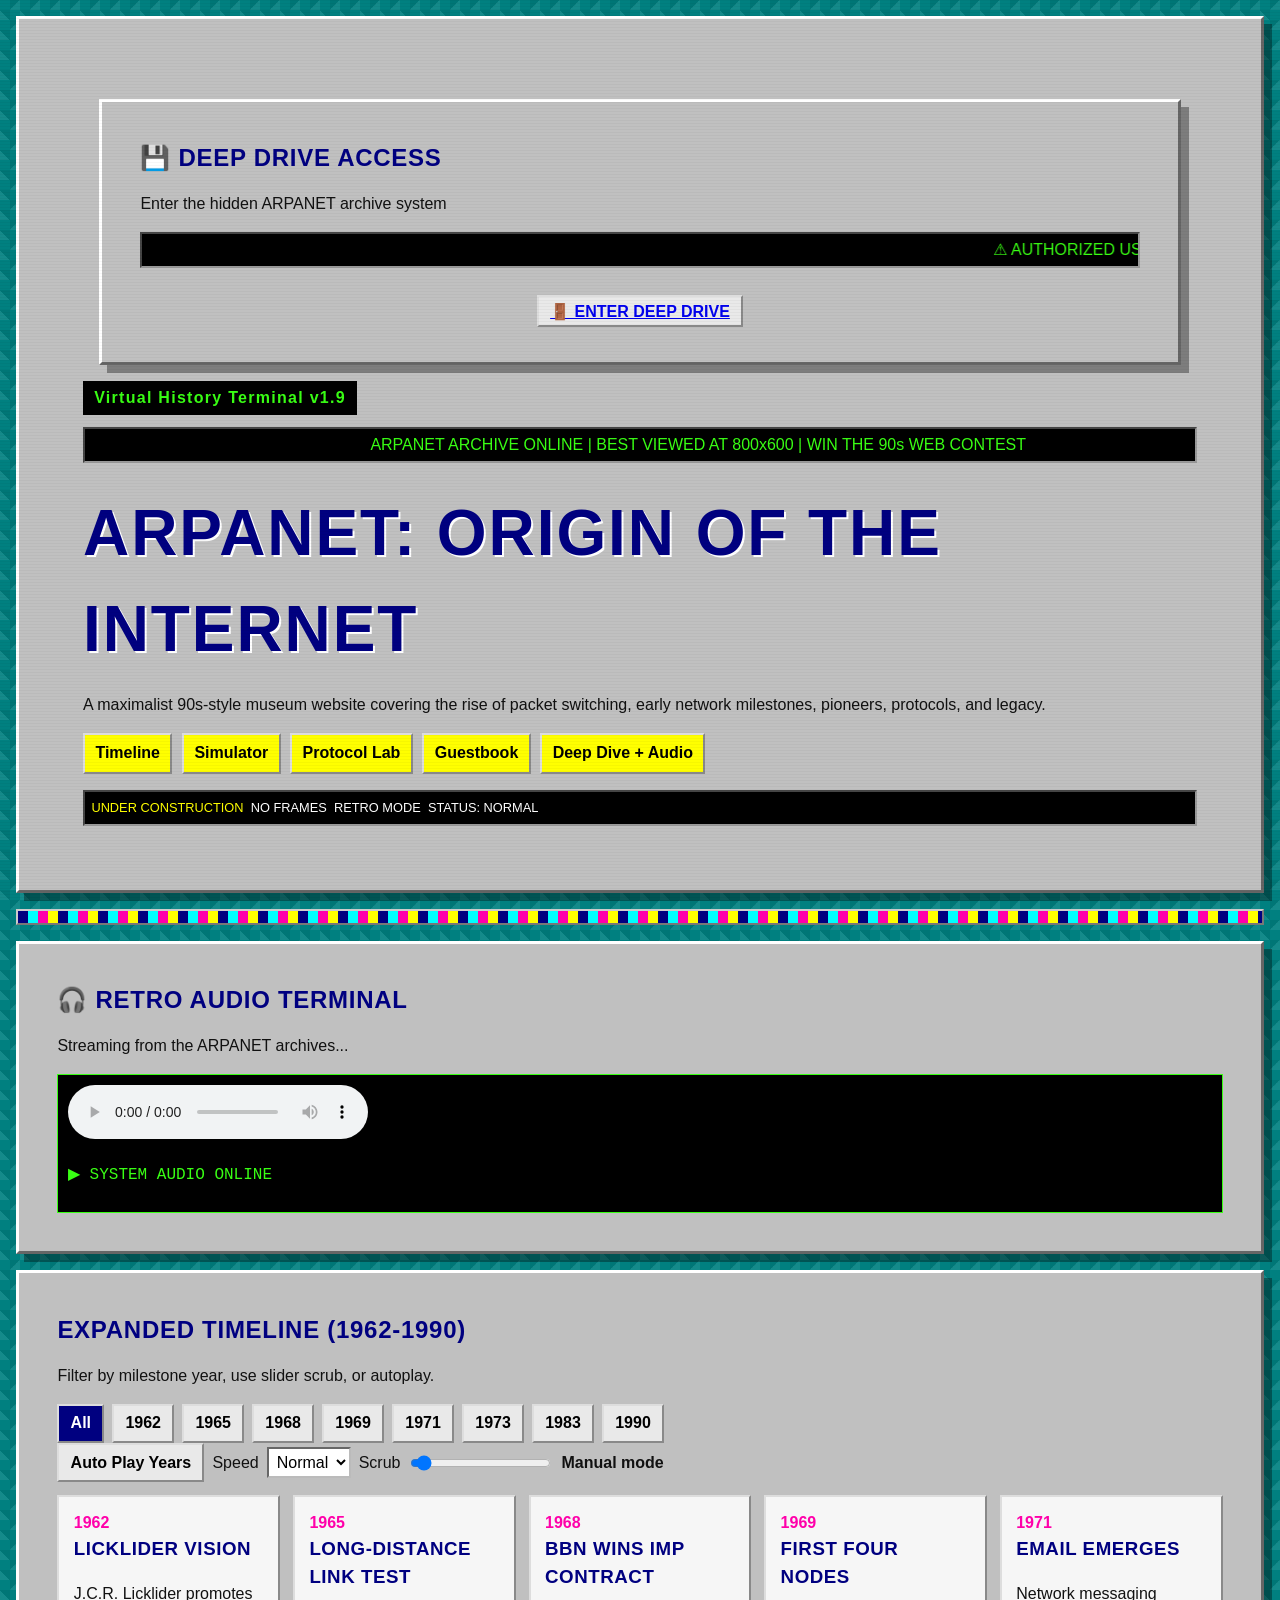
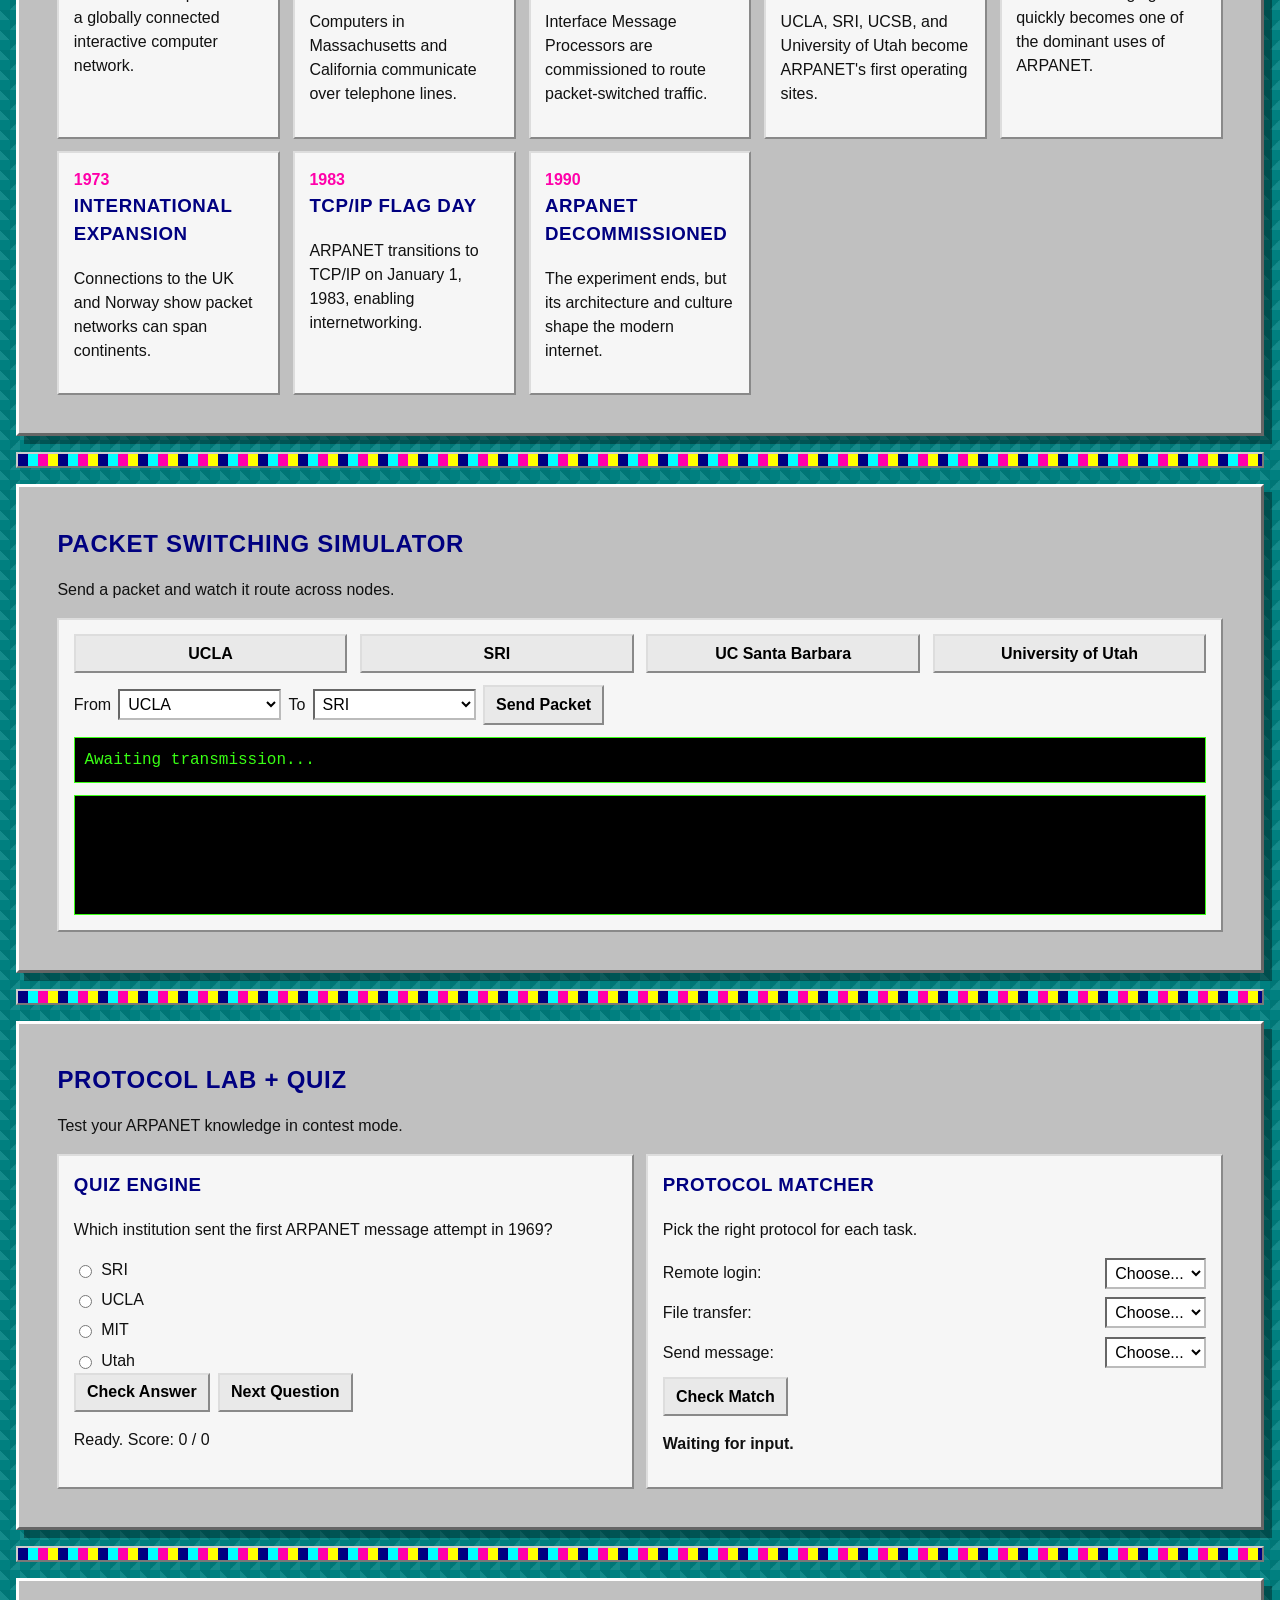
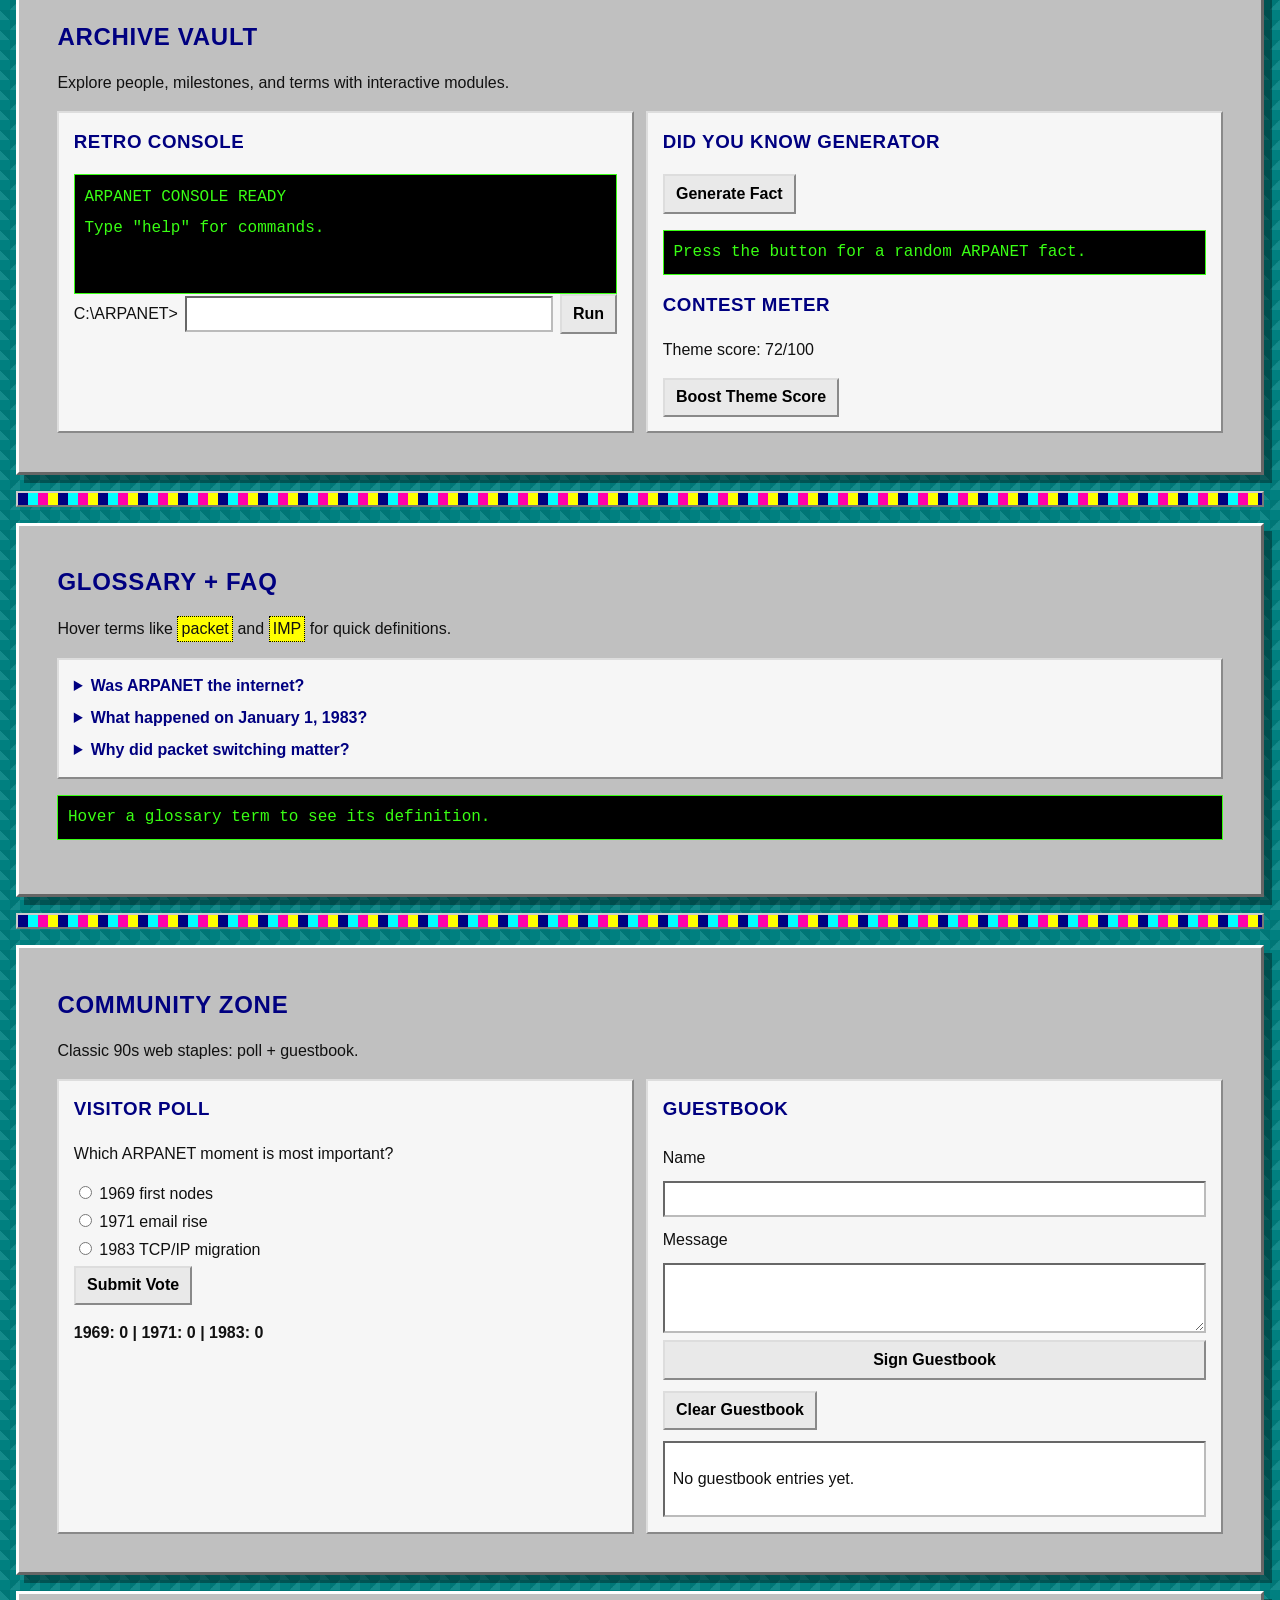
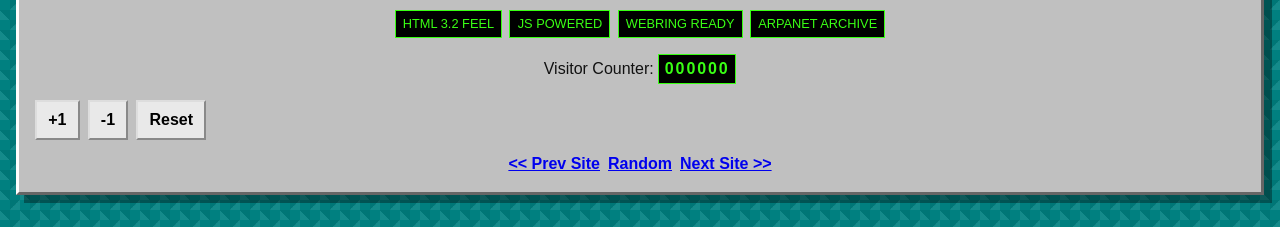
==== index.html @ 549f1286 "Add files via upload" ====
<!doctype html>
<html lang="en">
  <head>
    <meta charset="utf-8" />
    <meta name="viewport" content="width=device-width, initial-scale=1" />
    <title>ARPANET 90s Museum</title>
    <link rel="stylesheet" href="styles.css" />
  </head>
  <body>
    <div class="scanlines" aria-hidden="true"></div>

    <header class="hero panel">
      <section class="section panel">
  <div class="section-head">
    <h2>💾 Deep Drive Access</h2>
    <p>Enter the hidden ARPANET archive system</p>
  </div>

  <marquee>⚠ AUTHORIZED USERS ONLY ⚠ DEEP ARCHIVE ACCESS ⚠</marquee>

  <div style="text-align:center; margin-top: 10px;">
    <a href="deepdive.html" class="retro-action">
      🚪 ENTER DEEP DRIVE
    </a>
  </div>
</section>
      <p class="kicker">Virtual History Terminal v1.9</p>
      <marquee behavior="alternate" scrollamount="7"
        >ARPANET ARCHIVE ONLINE | BEST VIEWED AT 800x600 | WIN THE 90s WEB CONTEST</marquee
      >
      <h1>ARPANET: ORIGIN OF THE INTERNET</h1>
      <p>
        A maximalist 90s-style museum website covering the rise of packet switching, early network milestones,
        pioneers, protocols, and legacy.
      </p>
      <nav class="top-links">
        <a href="#timeline">Timeline</a>
        <a href="#sim">Simulator</a>
        <a href="#protocol-lab">Protocol Lab</a>
        <a href="#guestbook">Guestbook</a>
        <a href="deep-dive.html">Deep Dive + Audio</a>
      </nav>
      <div class="status-strip">
        <span class="blink">UNDER CONSTRUCTION</span>
        <span>NO FRAMES</span>
        <span>RETRO MODE</span>
        <span id="secret-status">STATUS: NORMAL</span>
      </div>
    </header>

    <div class="pixel-divider" aria-hidden="true"></div>

    <section class="section panel">
  <div class="section-head">
    <h2>🎧 Retro Audio Terminal</h2>
    <p>Streaming from the ARPANET archives...</p>
  </div>

  <div class="terminal-log">
    <audio controls autoplay loop>
      <source src="audio/arpanet-sound.mp3" type="audio/mpeg">
      Your browser does not support audio.
    </audio>
    <p>▶ SYSTEM AUDIO ONLINE</p>
  </div>
</section>
    <main>
      <section class="section panel" id="timeline">
        <div class="section-head">
          <h2>Expanded Timeline (1962-1990)</h2>
          <p>Filter by milestone year, use slider scrub, or autoplay.</p>
        </div>

        <div class="year-controls" role="toolbar" aria-label="Timeline year controls">
          <button class="year-btn active" data-year="all" type="button">All</button>
          <button class="year-btn" data-year="1962" type="button">1962</button>
          <button class="year-btn" data-year="1965" type="button">1965</button>
          <button class="year-btn" data-year="1968" type="button">1968</button>
          <button class="year-btn" data-year="1969" type="button">1969</button>
          <button class="year-btn" data-year="1971" type="button">1971</button>
          <button class="year-btn" data-year="1973" type="button">1973</button>
          <button class="year-btn" data-year="1983" type="button">1983</button>
          <button class="year-btn" data-year="1990" type="button">1990</button>
        </div>

        <div class="timeline-tools">
          <button class="retro-action" id="timeline-play" type="button">Auto Play Years</button>
          <label for="timeline-speed">Speed</label>
          <select id="timeline-speed">
            <option value="1800">Slow</option>
            <option value="1200" selected>Normal</option>
            <option value="700">Fast</option>
          </select>
          <label for="timeline-slider">Scrub</label>
          <input id="timeline-slider" type="range" min="0" max="8" step="1" value="0" />
          <span id="timeline-status">Manual mode</span>
        </div>

        <div class="timeline-grid">
          <article class="card reveal" data-year="1962">
            <p class="year">1962</p>
            <h3>Licklider Vision</h3>
            <p>J.C.R. Licklider promotes a globally connected interactive computer network.</p>
          </article>
          <article class="card reveal" data-year="1965">
            <p class="year">1965</p>
            <h3>Long-Distance Link Test</h3>
            <p>Computers in Massachusetts and California communicate over telephone lines.</p>
          </article>
          <article class="card reveal" data-year="1968">
            <p class="year">1968</p>
            <h3>BBN Wins IMP Contract</h3>
            <p>Interface Message Processors are commissioned to route packet-switched traffic.</p>
          </article>
          <article class="card reveal" data-year="1969">
            <p class="year">1969</p>
            <h3>First Four Nodes</h3>
            <p>UCLA, SRI, UCSB, and University of Utah become ARPANET's first operating sites.</p>
          </article>
          <article class="card reveal" data-year="1971">
            <p class="year">1971</p>
            <h3>Email Emerges</h3>
            <p>Network messaging quickly becomes one of the dominant uses of ARPANET.</p>
          </article>
          <article class="card reveal" data-year="1973">
            <p class="year">1973</p>
            <h3>International Expansion</h3>
            <p>Connections to the UK and Norway show packet networks can span continents.</p>
          </article>
          <article class="card reveal" data-year="1983">
            <p class="year">1983</p>
            <h3>TCP/IP Flag Day</h3>
            <p>ARPANET transitions to TCP/IP on January 1, 1983, enabling internetworking.</p>
          </article>
          <article class="card reveal" data-year="1990">
            <p class="year">1990</p>
            <h3>ARPANET Decommissioned</h3>
            <p>The experiment ends, but its architecture and culture shape the modern internet.</p>
          </article>
        </div>
      </section>

      <div class="pixel-divider" aria-hidden="true"></div>

      <section class="section panel" id="sim">
        <div class="section-head">
          <h2>Packet Switching Simulator</h2>
          <p>Send a packet and watch it route across nodes.</p>
        </div>
        <div class="sim-layout reveal">
          <div class="map-grid">
            <button class="node-btn" data-node="ucla" type="button">UCLA</button>
            <button class="node-btn" data-node="sri" type="button">SRI</button>
            <button class="node-btn" data-node="ucsb" type="button">UC Santa Barbara</button>
            <button class="node-btn" data-node="utah" type="button">University of Utah</button>
          </div>
          <div class="sim-controls">
            <label for="from-node">From</label>
            <select id="from-node">
              <option value="ucla">UCLA</option>
              <option value="sri">SRI</option>
              <option value="ucsb">UC Santa Barbara</option>
              <option value="utah">University of Utah</option>
            </select>
            <label for="to-node">To</label>
            <select id="to-node">
              <option value="sri">SRI</option>
              <option value="ucla">UCLA</option>
              <option value="ucsb">UC Santa Barbara</option>
              <option value="utah">University of Utah</option>
            </select>
            <button class="retro-action" id="send-packet" type="button">Send Packet</button>
          </div>
          <p class="packet-display" id="packet-display">Awaiting transmission...</p>
          <div class="terminal-log" id="packet-log" aria-live="polite"></div>
        </div>
      </section>

      <div class="pixel-divider" aria-hidden="true"></div>

      <section class="section panel" id="protocol-lab">
        <div class="section-head">
          <h2>Protocol Lab + Quiz</h2>
          <p>Test your ARPANET knowledge in contest mode.</p>
        </div>
        <div class="split-grid">
          <div class="quiz-box reveal">
            <h3>Quiz Engine</h3>
            <p id="quiz-question">Question loads here...</p>
            <div id="quiz-options" class="quiz-options"></div>
            <div class="quiz-actions">
              <button class="retro-action" id="quiz-submit" type="button">Check Answer</button>
              <button class="retro-action" id="quiz-next" type="button">Next Question</button>
            </div>
            <p id="quiz-feedback">Score: 0 / 0</p>
          </div>
          <div class="retro-box reveal">
            <h3>Protocol Matcher</h3>
            <p>Pick the right protocol for each task.</p>
            <div class="matcher-row">
              <label for="match-remote">Remote login:</label>
              <select id="match-remote">
                <option value="">Choose...</option>
                <option value="telnet">Telnet</option>
                <option value="ftp">FTP</option>
                <option value="smtp">Email</option>
              </select>
            </div>
            <div class="matcher-row">
              <label for="match-file">File transfer:</label>
              <select id="match-file">
                <option value="">Choose...</option>
                <option value="smtp">Email</option>
                <option value="ftp">FTP</option>
                <option value="telnet">Telnet</option>
              </select>
            </div>
            <div class="matcher-row">
              <label for="match-mail">Send message:</label>
              <select id="match-mail">
                <option value="">Choose...</option>
                <option value="ftp">FTP</option>
                <option value="smtp">Email</option>
                <option value="telnet">Telnet</option>
              </select>
            </div>
            <button class="retro-action" id="check-match" type="button">Check Match</button>
            <p id="match-result">Waiting for input.</p>
          </div>
        </div>
      </section>

      <div class="pixel-divider" aria-hidden="true"></div>

      <section class="section panel" id="archives">
        <div class="section-head">
          <h2>Archive Vault</h2>
          <p>Explore people, milestones, and terms with interactive modules.</p>
        </div>
        <div class="split-grid">
          <div class="console-shell reveal">
            <h3>Retro Console</h3>
            <div class="console-output" id="console-output" aria-live="polite"></div>
            <form id="console-form" class="console-form">
              <label for="console-input">C:\ARPANET&gt;</label>
              <input id="console-input" autocomplete="off" />
              <button class="retro-action" type="submit">Run</button>
            </form>
          </div>
          <div class="fact-lab reveal">
            <h3>Did You Know Generator</h3>
            <button class="retro-action" id="fact-spin" type="button">Generate Fact</button>
            <p id="fact-output">Press the button for a random ARPANET fact.</p>
            <h3>Contest Meter</h3>
            <p>Theme score: <span id="theme-score">72</span>/100</p>
            <button class="retro-action" id="theme-boost" type="button">Boost Theme Score</button>
          </div>
        </div>
      </section>

      <div class="pixel-divider" aria-hidden="true"></div>

      <section class="section panel" id="faq">
        <div class="section-head">
          <h2>Glossary + FAQ</h2>
          <p>
            Hover terms like
            <span tabindex="0" class="term" data-definition="A small chunk of data sent independently across a network.">packet</span>
            and
            <span tabindex="0" class="term" data-definition="A specialized routing computer in early ARPANET architecture.">IMP</span>
            for quick definitions.
          </p>
        </div>
        <div class="faq-list reveal">
          <details>
            <summary>Was ARPANET the internet?</summary>
            <p>Not exactly. ARPANET was an early network that contributed core architecture and practices.</p>
          </details>
          <details>
            <summary>What happened on January 1, 1983?</summary>
            <p>ARPANET migrated to TCP/IP in a coordinated transition known as "Flag Day."</p>
          </details>
          <details>
            <summary>Why did packet switching matter?</summary>
            <p>It improved resilience and efficiency by routing small packets through available paths.</p>
          </details>
        </div>
        <p class="definition-box" id="definition-box">Hover a glossary term to see its definition.</p>
      </section>

      <div class="pixel-divider" aria-hidden="true"></div>

      <section class="section panel" id="community">
        <div class="section-head">
          <h2>Community Zone</h2>
          <p>Classic 90s web staples: poll + guestbook.</p>
        </div>
        <div class="split-grid">
          <div class="retro-box reveal">
            <h3>Visitor Poll</h3>
            <p>Which ARPANET moment is most important?</p>
            <label><input type="radio" name="poll" value="1969" /> 1969 first nodes</label>
            <label><input type="radio" name="poll" value="1971" /> 1971 email rise</label>
            <label><input type="radio" name="poll" value="1983" /> 1983 TCP/IP migration</label>
            <button class="retro-action" id="poll-vote" type="button">Submit Vote</button>
            <p id="poll-result">No votes yet.</p>
          </div>
          <div class="retro-box reveal" id="guestbook">
            <h3>Guestbook</h3>
            <form id="guestbook-form" class="guestbook-form">
              <label for="guest-name">Name</label>
              <input id="guest-name" maxlength="30" required />
              <label for="guest-message">Message</label>
              <textarea id="guest-message" maxlength="120" required></textarea>
              <button class="retro-action" type="submit">Sign Guestbook</button>
            </form>
            <button class="retro-action" id="guestbook-clear" type="button">Clear Guestbook</button>
            <div id="guestbook-list" class="guestbook-list"></div>
          </div>
        </div>
      </section>
    </main>

    <footer class="footer panel">
      <div class="badge-row">
        <span class="badge">HTML 3.2 FEEL</span>
        <span class="badge">JS POWERED</span>
        <span class="badge">WEBRING READY</span>
        <span class="badge">ARPANET ARCHIVE</span>
      </div>
      <p>Visitor Counter: <strong id="visitor-count">000042</strong></p>
      <div class="counter-tools">
        <button class="retro-action" id="counter-plus" type="button">+1</button>
        <button class="retro-action" id="counter-minus" type="button">-1</button>
        <button class="retro-action" id="counter-reset" type="button">Reset</button>
      </div>
      <div class="webring">
        <a href="#">&lt;&lt; Prev Site</a>
        <a href="#">Random</a>
        <a href="#">Next Site &gt;&gt;</a>
      </div>
    </footer>

    <script src="script.js"></script>
  </body>
</html>
---- styles.css ----
:root {
  --bg: #008080;
  --panel: #c0c0c0;
  --panel-light: #f6f6f6;
  --ink: #111;
  --navy: #000080;
  --lime: #39ff14;
  --pink: #ff00aa;
  --yellow: #ffff00;
}

* {
  box-sizing: border-box;
}

html {
  scroll-behavior: smooth;
}

body {
  margin: 0;
  font-family: Verdana, Tahoma, sans-serif;
  color: var(--ink);
  background-color: var(--bg);
  background-image:
    linear-gradient(45deg, rgba(255, 255, 255, 0.08) 25%, transparent 25%),
    linear-gradient(-45deg, rgba(255, 255, 255, 0.08) 25%, transparent 25%),
    linear-gradient(45deg, transparent 75%, rgba(0, 0, 0, 0.08) 75%),
    linear-gradient(-45deg, transparent 75%, rgba(0, 0, 0, 0.08) 75%);
  background-size: 20px 20px;
  background-position: 0 0, 0 10px, 10px -10px, -10px 0;
  line-height: 1.5;
  padding-bottom: 1rem;
}

.scanlines {
  position: fixed;
  inset: 0;
  pointer-events: none;
  background: repeating-linear-gradient(to bottom, rgba(0, 0, 0, 0.06) 0, rgba(0, 0, 0, 0.06) 1px, transparent 1px, transparent 3px);
  opacity: 0.5;
  z-index: 9999;
}

h1,
h2,
h3 {
  margin-top: 0;
  color: var(--navy);
  text-transform: uppercase;
  letter-spacing: 0.03em;
  font-family: "Trebuchet MS", Verdana, sans-serif;
}

.panel {
  background: var(--panel);
  border-top: 3px solid #fff;
  border-left: 3px solid #fff;
  border-right: 3px solid #666;
  border-bottom: 3px solid #666;
  box-shadow: 8px 8px 0 rgba(0, 0, 0, 0.35);
  margin: 1rem;
}

.hero {
  padding: clamp(2rem, 5vw, 4rem);
}

.kicker {
  display: inline-block;
  padding: 0.3rem 0.7rem;
  margin: 0 0 0.8rem;
  background: #000;
  color: var(--lime);
  font-weight: 700;
  letter-spacing: 0.08em;
}

marquee {
  background: #000;
  color: var(--lime);
  border: 2px inset #999;
  padding: 0.25rem;
  margin-bottom: 0.9rem;
}

.hero h1 {
  font-size: clamp(2rem, 6vw, 4rem);
  text-shadow: 2px 2px #fff;
  margin-bottom: 0.6rem;
}

.top-links {
  display: flex;
  flex-wrap: wrap;
  gap: 0.6rem;
  margin: 1rem 0;
}

.top-links a {
  text-decoration: none;
  color: #000;
  background: var(--yellow);
  border: 2px outset #ddd;
  padding: 0.4rem 0.65rem;
  font-weight: 700;
}

.status-strip {
  display: flex;
  flex-wrap: wrap;
  gap: 0.45rem;
  background: #000;
  color: #fff;
  border: 2px inset #999;
  padding: 0.4rem;
  font-size: 0.8rem;
}

.blink {
  color: var(--yellow);
  animation: blink 1s steps(1, end) infinite;
}

.section {
  padding: clamp(1.3rem, 3vw, 2.4rem);
}

.section-head p {
  margin-top: -0.25rem;
}

.pixel-divider {
  height: 16px;
  margin: 0 1rem;
  background: repeating-linear-gradient(
    90deg,
    #000080 0 10px,
    #00ffff 10px 20px,
    #ff00aa 20px 30px,
    #ffff00 30px 40px
  );
  border: 2px outset #ccc;
}

.year-controls,
.timeline-tools,
.quiz-actions,
.counter-tools,
.webring {
  display: flex;
  flex-wrap: wrap;
  gap: 0.5rem;
  align-items: center;
}

.timeline-tools {
  margin-bottom: 0.8rem;
}

.retro-action,
.year-btn,
.node-btn {
  border: 2px outset #ddd;
  background: #e9e9e9;
  padding: 0.35rem 0.7rem;
  cursor: pointer;
  font: inherit;
  font-weight: 700;
}

.retro-action:active,
.year-btn:active,
.node-btn:active {
  border: 2px inset #aaa;
}

.year-btn.active,
.node-btn.active {
  background: var(--navy);
  color: #fff;
}

.timeline-tools select,
.timeline-tools input,
.sim-controls select,
.matcher-row select,
.console-form input,
.guestbook-form input,
.guestbook-form textarea {
  font: inherit;
  border: 2px inset #bbb;
  background: #fff;
  padding: 0.25rem;
}

.timeline-grid,
.map-grid,
.split-grid {
  display: grid;
  gap: 0.8rem;
}

.timeline-grid {
  grid-template-columns: repeat(auto-fit, minmax(210px, 1fr));
}

.map-grid {
  grid-template-columns: repeat(auto-fit, minmax(180px, 1fr));
}

.split-grid {
  grid-template-columns: repeat(auto-fit, minmax(280px, 1fr));
}

.sim-controls {
  display: flex;
  flex-wrap: wrap;
  gap: 0.45rem;
  align-items: center;
  margin-top: 0.75rem;
}

.card,
.quiz-box,
.retro-box,
.console-shell,
.fact-lab,
.faq-list,
.definition-box,
.sim-layout {
  background: var(--panel-light);
  border: 2px outset #ddd;
  padding: 0.9rem;
}

.card .year {
  color: var(--pink);
  margin: 0;
  font-weight: 700;
}

.card.dimmed {
  opacity: 0.35;
}

.card.filtered-out {
  display: none;
}

.terminal-log,
.console-output,
.packet-display,
.definition-box,
#fact-output {
  background: #000;
  color: var(--lime);
  border: 1px solid var(--lime);
  padding: 0.6rem;
  font-family: "Courier New", monospace;
}

.terminal-log,
.console-output {
  min-height: 120px;
  max-height: 240px;
  overflow: auto;
}

.packet-display {
  margin: 0.8rem 0;
}

.console-line,
.log-line,
.guest-entry {
  margin: 0 0 0.45rem;
}

.console-form {
  display: grid;
  grid-template-columns: auto 1fr auto;
  gap: 0.45rem;
  align-items: center;
}

.quiz-options {
  display: grid;
  gap: 0.4rem;
}

.quiz-options label {
  display: flex;
  align-items: center;
  gap: 0.4rem;
}

.matcher-row {
  display: grid;
  grid-template-columns: 1fr auto;
  gap: 0.5rem;
  align-items: center;
  margin-bottom: 0.55rem;
}

.term {
  display: inline-block;
  background: var(--yellow);
  border: 1px dotted #000;
  padding: 0 0.2rem;
  cursor: help;
}

.faq-list details + details {
  margin-top: 0.5rem;
}

.faq-list summary {
  cursor: pointer;
  color: var(--navy);
  font-weight: 700;
}

.guestbook-form {
  display: grid;
  gap: 0.45rem;
  margin-bottom: 0.7rem;
}

#community label {
  display: block;
  margin: 0.25rem 0;
}

.guestbook-form textarea {
  min-height: 70px;
  resize: vertical;
}

.guestbook-list {
  margin-top: 0.7rem;
  max-height: 220px;
  overflow: auto;
  background: #fff;
  border: 2px inset #bbb;
  padding: 0.5rem;
}

.footer {
  padding: 1rem;
  text-align: center;
}

.badge-row {
  display: flex;
  flex-wrap: wrap;
  justify-content: center;
  gap: 0.45rem;
  margin-bottom: 0.7rem;
}

.badge {
  background: #000;
  color: var(--lime);
  border: 1px solid var(--lime);
  font-size: 0.8rem;
  padding: 0.2rem 0.45rem;
}

#visitor-count {
  display: inline-block;
  min-width: 6.8ch;
  background: #000;
  color: var(--lime);
  border: 1px solid var(--lime);
  padding: 0.15rem 0.35rem;
  letter-spacing: 0.12em;
}

.webring {
  justify-content: center;
  margin-top: 0.8rem;
}

.webring a {
  color: #0000ee;
  font-weight: 700;
}

#timeline-status,
#match-result,
#poll-result {
  font-weight: 700;
}

.reveal {
  opacity: 0;
  transform: translateY(12px);
  transition: opacity 380ms ease, transform 380ms ease;
}

.reveal.visible {
  opacity: 1;
  transform: translateY(0);
}

.party-mode {
  background-color: #220044;
  animation: hue-shift 3s linear infinite;
}

@keyframes blink {
  0%,
  49% {
    visibility: visible;
  }
  50%,
  100% {
    visibility: hidden;
  }
}

@keyframes hue-shift {
  from {
    filter: hue-rotate(0deg);
  }
  to {
    filter: hue-rotate(360deg);
  }
}

@media (max-width: 700px) {
  .panel {
    margin: 0.7rem;
    box-shadow: 4px 4px 0 rgba(0, 0, 0, 0.35);
  }

  .pixel-divider {
    margin: 0 0.7rem;
  }

  .console-form {
    grid-template-columns: 1fr;
  }

  .matcher-row {
    grid-template-columns: 1fr;
  }
}
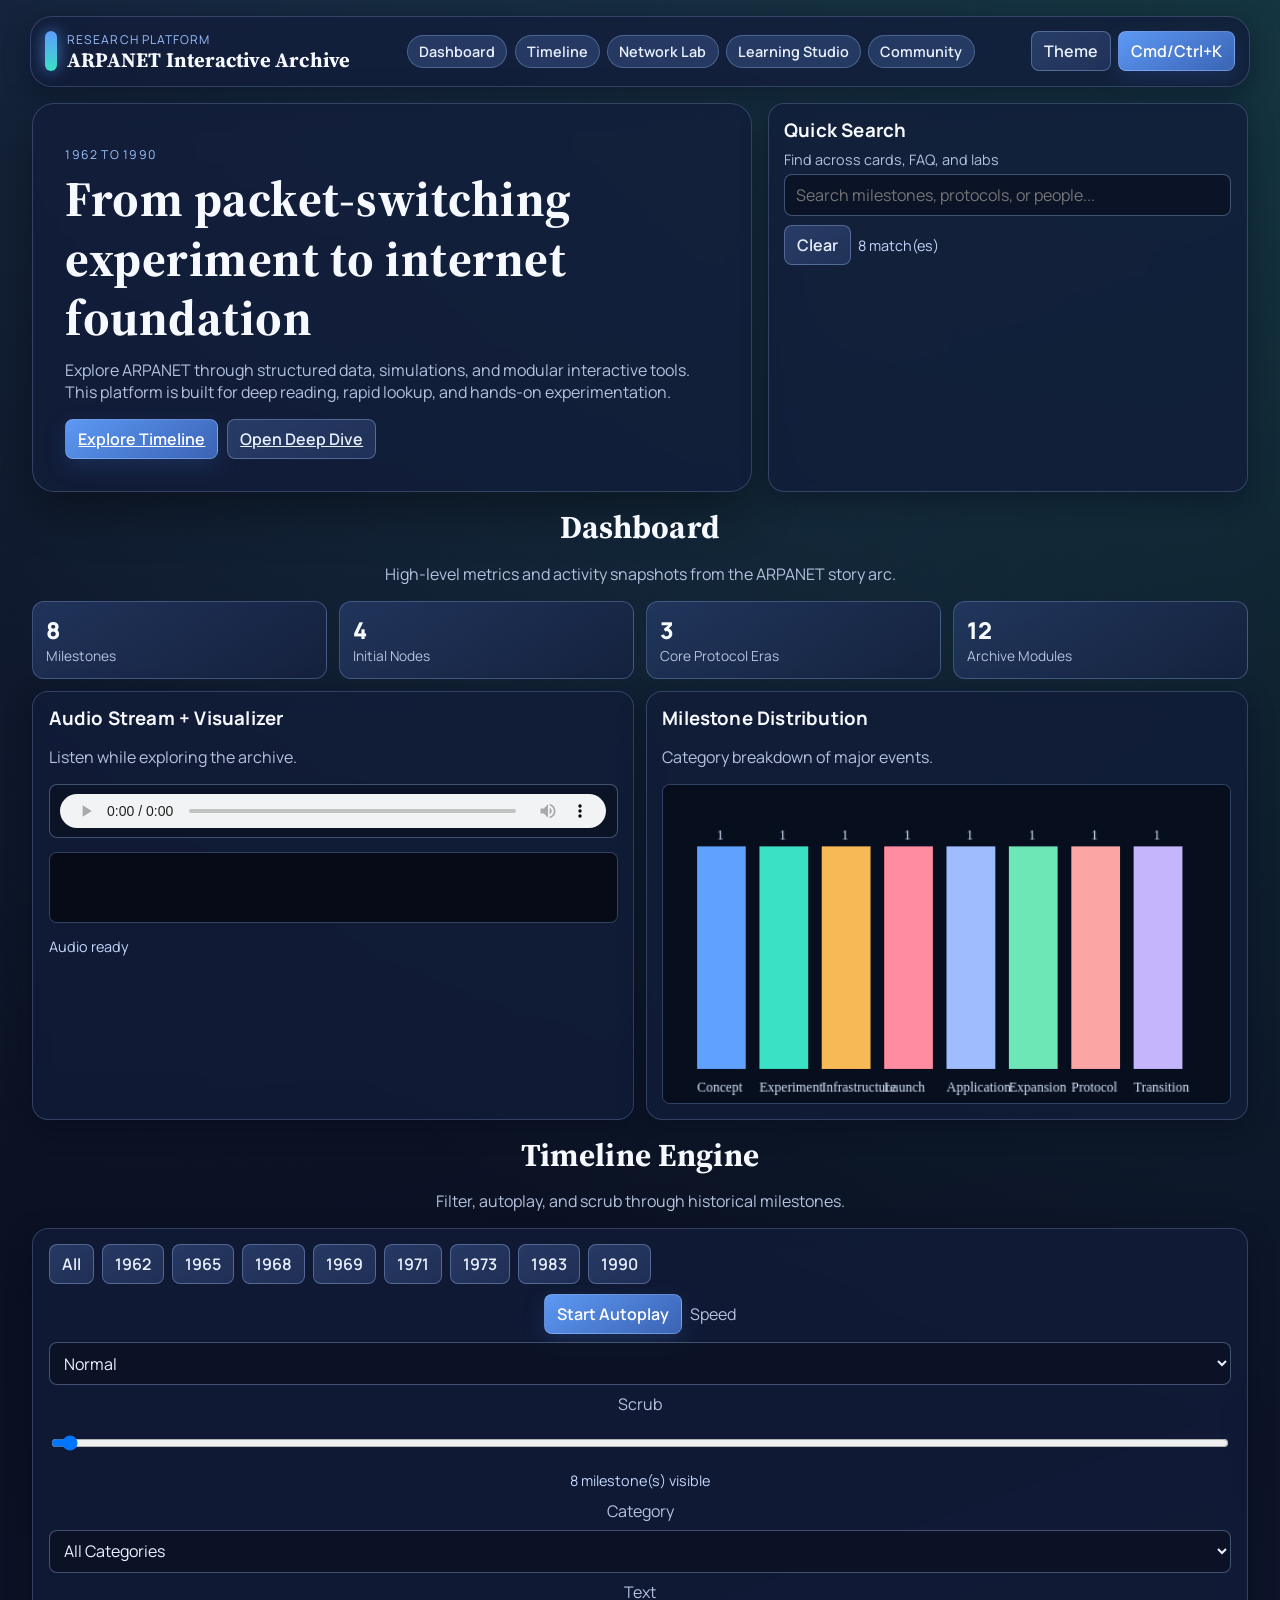
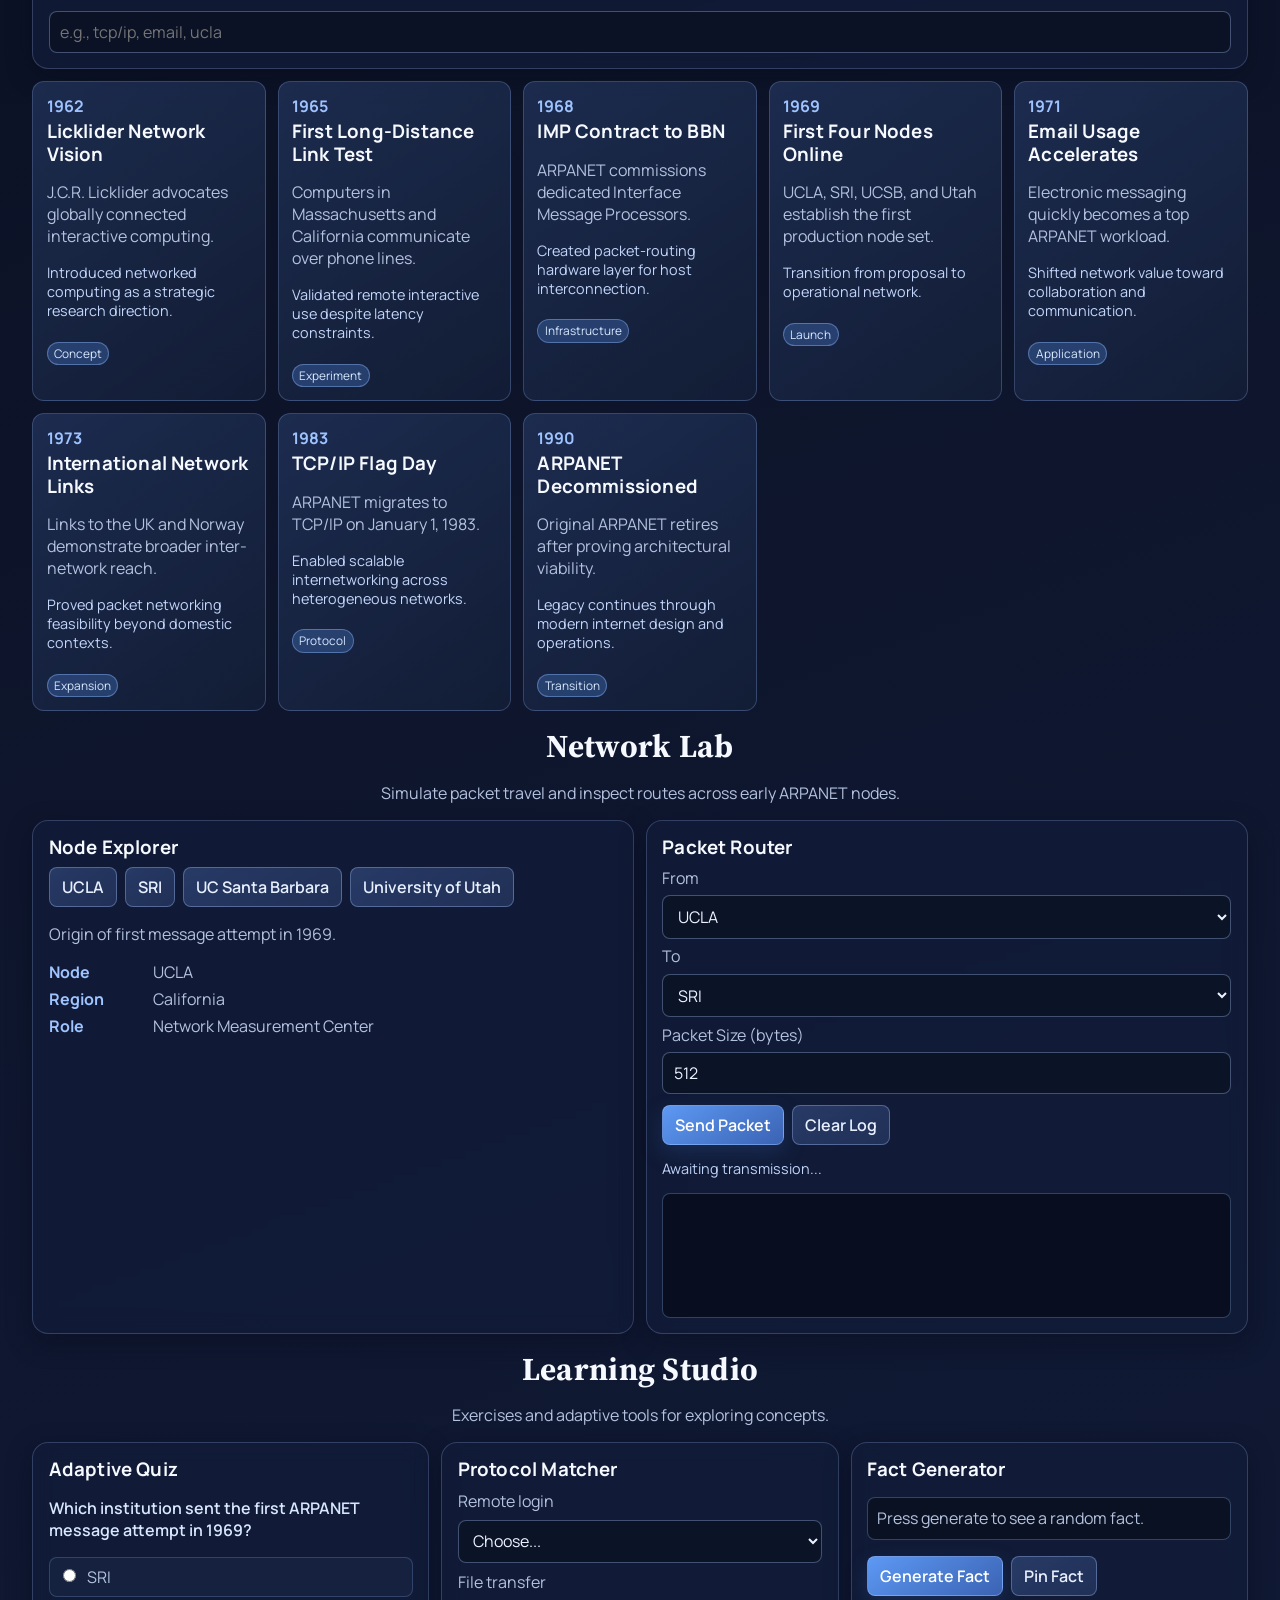
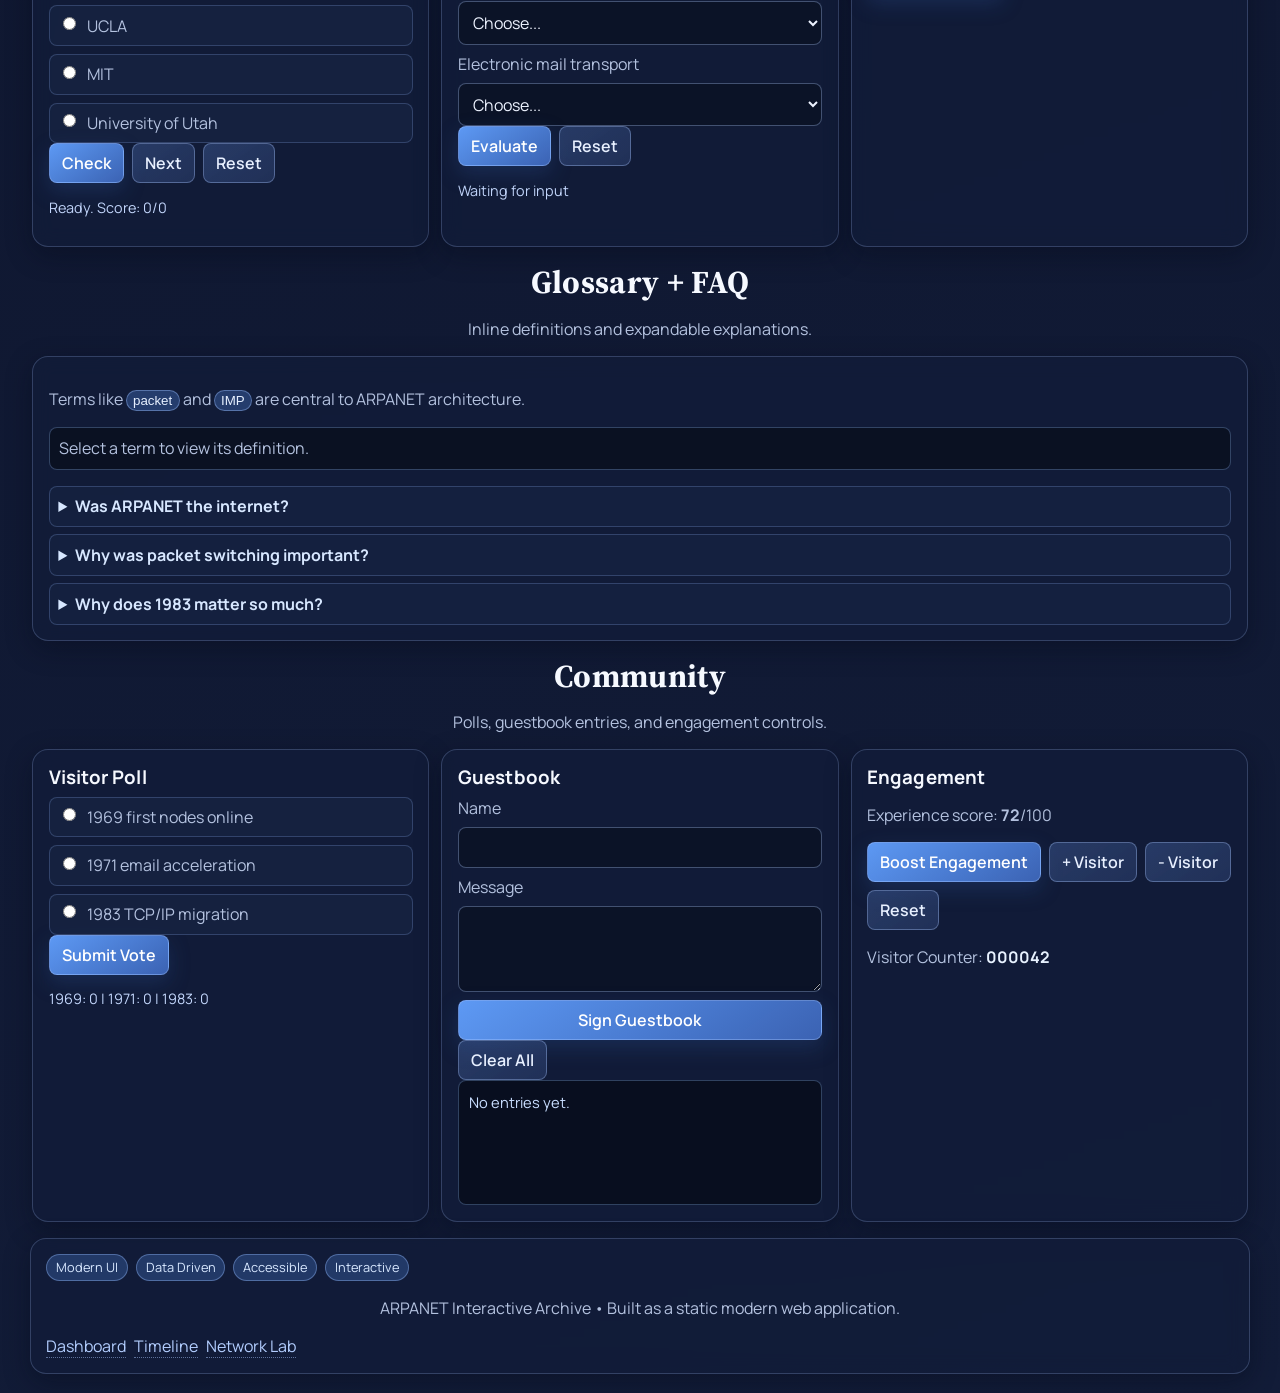
==== commit 9dded50b: "Add files via upload" ====
--- a/index.html
+++ b/index.html
@@ -3,343 +3,293 @@
   <head>
     <meta charset="utf-8" />
     <meta name="viewport" content="width=device-width, initial-scale=1" />
-    <title>ARPANET 90s Museum</title>
+    <title>ARPANET Interactive Research Platform</title>
+    <meta
+      name="description"
+      content="A modern, data-rich ARPANET archive with timeline analytics, simulations, and interactive learning tools."
+    />
+    <link rel="preconnect" href="https://fonts.googleapis.com" />
+    <link rel="preconnect" href="https://fonts.gstatic.com" crossorigin />
+    <link
+      href="https://fonts.googleapis.com/css2?family=Manrope:wght@400;500;600;700;800&family=Source+Serif+4:wght@500;700&display=swap"
+      rel="stylesheet"
+    />
     <link rel="stylesheet" href="styles.css" />
   </head>
   <body>
-    <div class="scanlines" aria-hidden="true"></div>
-
-    <header class="hero panel">
-      <section class="section panel">
-  <div class="section-head">
-    <h2>💾 Deep Drive Access</h2>
-    <p>Enter the hidden ARPANET archive system</p>
-  </div>
-
-  <marquee>⚠ AUTHORIZED USERS ONLY ⚠ DEEP ARCHIVE ACCESS ⚠</marquee>
-
-  <div style="text-align:center; margin-top: 10px;">
-    <a href="deepdive.html" class="retro-action">
-      🚪 ENTER DEEP DRIVE
-    </a>
-  </div>
-</section>
-      <p class="kicker">Virtual History Terminal v1.9</p>
-      <marquee behavior="alternate" scrollamount="7"
-        >ARPANET ARCHIVE ONLINE | BEST VIEWED AT 800x600 | WIN THE 90s WEB CONTEST</marquee
-      >
-      <h1>ARPANET: ORIGIN OF THE INTERNET</h1>
-      <p>
-        A maximalist 90s-style museum website covering the rise of packet switching, early network milestones,
-        pioneers, protocols, and legacy.
-      </p>
-      <nav class="top-links">
-        <a href="#timeline">Timeline</a>
-        <a href="#sim">Simulator</a>
-        <a href="#protocol-lab">Protocol Lab</a>
-        <a href="#guestbook">Guestbook</a>
-        <a href="deep-dive.html">Deep Dive + Audio</a>
-      </nav>
-      <div class="status-strip">
-        <span class="blink">UNDER CONSTRUCTION</span>
-        <span>NO FRAMES</span>
-        <span>RETRO MODE</span>
-        <span id="secret-status">STATUS: NORMAL</span>
+    <a class="skip-link" href="#main-content">Skip to content</a>
+
+    <header class="topbar">
+      <div class="container topbar-inner">
+        <div class="brand">
+          <span class="brand-mark" aria-hidden="true"></span>
+          <div>
+            <p class="brand-kicker">Research Platform</p>
+            <h1>ARPANET Interactive Archive</h1>
+          </div>
+        </div>
+
+        <nav class="main-nav" aria-label="Main navigation">
+          <a href="#dashboard">Dashboard</a>
+          <a href="#timeline">Timeline</a>
+          <a href="#network-lab">Network Lab</a>
+          <a href="#learning-studio">Learning Studio</a>
+          <a href="#community">Community</a>
+        </nav>
+
+        <div class="topbar-actions">
+          <button id="theme-toggle" class="btn btn-ghost" type="button" aria-pressed="false">Theme</button>
+          <button id="open-command" class="btn btn-primary" type="button">Cmd/Ctrl+K</button>
+        </div>
       </div>
     </header>
 
-    <div class="pixel-divider" aria-hidden="true"></div>
-
-    <section class="section panel">
-  <div class="section-head">
-    <h2>🎧 Retro Audio Terminal</h2>
-    <p>Streaming from the ARPANET archives...</p>
-  </div>
-
-  <div class="terminal-log">
-    <audio controls autoplay loop>
-      <source src="audio/arpanet-sound.mp3" type="audio/mpeg">
-      Your browser does not support audio.
-    </audio>
-    <p>▶ SYSTEM AUDIO ONLINE</p>
-  </div>
-</section>
-    <main>
-      <section class="section panel" id="timeline">
-        <div class="section-head">
-          <h2>Expanded Timeline (1962-1990)</h2>
-          <p>Filter by milestone year, use slider scrub, or autoplay.</p>
-        </div>
-
-        <div class="year-controls" role="toolbar" aria-label="Timeline year controls">
-          <button class="year-btn active" data-year="all" type="button">All</button>
-          <button class="year-btn" data-year="1962" type="button">1962</button>
-          <button class="year-btn" data-year="1965" type="button">1965</button>
-          <button class="year-btn" data-year="1968" type="button">1968</button>
-          <button class="year-btn" data-year="1969" type="button">1969</button>
-          <button class="year-btn" data-year="1971" type="button">1971</button>
-          <button class="year-btn" data-year="1973" type="button">1973</button>
-          <button class="year-btn" data-year="1983" type="button">1983</button>
-          <button class="year-btn" data-year="1990" type="button">1990</button>
-        </div>
-
-        <div class="timeline-tools">
-          <button class="retro-action" id="timeline-play" type="button">Auto Play Years</button>
-          <label for="timeline-speed">Speed</label>
-          <select id="timeline-speed">
-            <option value="1800">Slow</option>
-            <option value="1200" selected>Normal</option>
-            <option value="700">Fast</option>
-          </select>
-          <label for="timeline-slider">Scrub</label>
-          <input id="timeline-slider" type="range" min="0" max="8" step="1" value="0" />
-          <span id="timeline-status">Manual mode</span>
-        </div>
-
-        <div class="timeline-grid">
-          <article class="card reveal" data-year="1962">
-            <p class="year">1962</p>
-            <h3>Licklider Vision</h3>
-            <p>J.C.R. Licklider promotes a globally connected interactive computer network.</p>
-          </article>
-          <article class="card reveal" data-year="1965">
-            <p class="year">1965</p>
-            <h3>Long-Distance Link Test</h3>
-            <p>Computers in Massachusetts and California communicate over telephone lines.</p>
-          </article>
-          <article class="card reveal" data-year="1968">
-            <p class="year">1968</p>
-            <h3>BBN Wins IMP Contract</h3>
-            <p>Interface Message Processors are commissioned to route packet-switched traffic.</p>
-          </article>
-          <article class="card reveal" data-year="1969">
-            <p class="year">1969</p>
-            <h3>First Four Nodes</h3>
-            <p>UCLA, SRI, UCSB, and University of Utah become ARPANET's first operating sites.</p>
-          </article>
-          <article class="card reveal" data-year="1971">
-            <p class="year">1971</p>
-            <h3>Email Emerges</h3>
-            <p>Network messaging quickly becomes one of the dominant uses of ARPANET.</p>
-          </article>
-          <article class="card reveal" data-year="1973">
-            <p class="year">1973</p>
-            <h3>International Expansion</h3>
-            <p>Connections to the UK and Norway show packet networks can span continents.</p>
-          </article>
-          <article class="card reveal" data-year="1983">
-            <p class="year">1983</p>
-            <h3>TCP/IP Flag Day</h3>
-            <p>ARPANET transitions to TCP/IP on January 1, 1983, enabling internetworking.</p>
-          </article>
-          <article class="card reveal" data-year="1990">
-            <p class="year">1990</p>
-            <h3>ARPANET Decommissioned</h3>
-            <p>The experiment ends, but its architecture and culture shape the modern internet.</p>
-          </article>
-        </div>
-      </section>
-
-      <div class="pixel-divider" aria-hidden="true"></div>
-
-      <section class="section panel" id="sim">
-        <div class="section-head">
-          <h2>Packet Switching Simulator</h2>
-          <p>Send a packet and watch it route across nodes.</p>
-        </div>
-        <div class="sim-layout reveal">
-          <div class="map-grid">
-            <button class="node-btn" data-node="ucla" type="button">UCLA</button>
-            <button class="node-btn" data-node="sri" type="button">SRI</button>
-            <button class="node-btn" data-node="ucsb" type="button">UC Santa Barbara</button>
-            <button class="node-btn" data-node="utah" type="button">University of Utah</button>
-          </div>
-          <div class="sim-controls">
-            <label for="from-node">From</label>
-            <select id="from-node">
-              <option value="ucla">UCLA</option>
-              <option value="sri">SRI</option>
-              <option value="ucsb">UC Santa Barbara</option>
-              <option value="utah">University of Utah</option>
+    <main id="main-content">
+      <section class="hero container">
+        <div class="hero-copy">
+          <p class="eyebrow">1962 to 1990</p>
+          <h2>From packet-switching experiment to internet foundation</h2>
+          <p>
+            Explore ARPANET through structured data, simulations, and modular interactive tools. This platform is built
+            for deep reading, rapid lookup, and hands-on experimentation.
+          </p>
+          <div class="hero-ctas">
+            <a class="btn btn-primary" href="#timeline">Explore Timeline</a>
+            <a class="btn btn-ghost" href="deepdive.html">Open Deep Dive</a>
+          </div>
+        </div>
+        <div class="hero-side card">
+          <h3>Quick Search</h3>
+          <label for="global-search" class="label">Find across cards, FAQ, and labs</label>
+          <input id="global-search" type="search" placeholder="Search milestones, protocols, or people..." />
+          <div class="hero-side-actions">
+            <button id="clear-search" class="btn btn-ghost" type="button">Clear</button>
+            <span id="search-count" class="meta">Ready</span>
+          </div>
+        </div>
+      </section>
+
+      <section id="dashboard" class="container section">
+        <div class="section-head">
+          <h2>Dashboard</h2>
+          <p>High-level metrics and activity snapshots from the ARPANET story arc.</p>
+        </div>
+
+        <div class="stats-grid" id="stats-grid"></div>
+
+        <div class="panel-grid">
+          <article class="card">
+            <h3>Audio Stream + Visualizer</h3>
+            <p class="muted">Listen while exploring the archive.</p>
+            <audio id="archive-audio" controls loop preload="metadata">
+              <source src="audio/arpanet-sound.mp3" type="audio/mpeg" />
+              <source src="audio/arpanet-sound.wav" type="audio/wav" />
+              Your browser does not support audio.
+            </audio>
+            <canvas id="audio-visualizer" width="1000" height="120" aria-label="Audio visualizer"></canvas>
+            <p id="audio-status" class="meta">Audio ready</p>
+          </article>
+
+          <article class="card">
+            <h3>Milestone Distribution</h3>
+            <p class="muted">Category breakdown of major events.</p>
+            <canvas id="category-chart" width="500" height="280" aria-label="Milestone category chart"></canvas>
+          </article>
+        </div>
+      </section>
+
+      <section id="timeline" class="container section">
+        <div class="section-head">
+          <h2>Timeline Engine</h2>
+          <p>Filter, autoplay, and scrub through historical milestones.</p>
+        </div>
+
+        <div class="controls card">
+          <div class="control-group" id="year-controls" role="toolbar" aria-label="Year filter"></div>
+          <div class="control-row">
+            <button id="timeline-play" class="btn btn-primary" type="button">Start Autoplay</button>
+            <label for="timeline-speed">Speed</label>
+            <select id="timeline-speed">
+              <option value="2200">Slow</option>
+              <option value="1300" selected>Normal</option>
+              <option value="700">Fast</option>
             </select>
-            <label for="to-node">To</label>
-            <select id="to-node">
-              <option value="sri">SRI</option>
-              <option value="ucla">UCLA</option>
-              <option value="ucsb">UC Santa Barbara</option>
-              <option value="utah">University of Utah</option>
-            </select>
-            <button class="retro-action" id="send-packet" type="button">Send Packet</button>
-          </div>
-          <p class="packet-display" id="packet-display">Awaiting transmission...</p>
-          <div class="terminal-log" id="packet-log" aria-live="polite"></div>
-        </div>
-      </section>
-
-      <div class="pixel-divider" aria-hidden="true"></div>
-
-      <section class="section panel" id="protocol-lab">
-        <div class="section-head">
-          <h2>Protocol Lab + Quiz</h2>
-          <p>Test your ARPANET knowledge in contest mode.</p>
-        </div>
-        <div class="split-grid">
-          <div class="quiz-box reveal">
-            <h3>Quiz Engine</h3>
-            <p id="quiz-question">Question loads here...</p>
-            <div id="quiz-options" class="quiz-options"></div>
-            <div class="quiz-actions">
-              <button class="retro-action" id="quiz-submit" type="button">Check Answer</button>
-              <button class="retro-action" id="quiz-next" type="button">Next Question</button>
-            </div>
-            <p id="quiz-feedback">Score: 0 / 0</p>
-          </div>
-          <div class="retro-box reveal">
+            <label for="timeline-slider">Scrub</label>
+            <input id="timeline-slider" type="range" min="0" max="0" step="1" value="0" />
+            <span id="timeline-status" class="meta">Manual mode</span>
+          </div>
+          <div class="control-row">
+            <label for="category-filter">Category</label>
+            <select id="category-filter"></select>
+            <label for="text-filter">Text</label>
+            <input id="text-filter" type="search" placeholder="e.g., tcp/ip, email, ucla" />
+          </div>
+        </div>
+
+        <div class="timeline-grid" id="timeline-grid"></div>
+      </section>
+
+      <section id="network-lab" class="container section">
+        <div class="section-head">
+          <h2>Network Lab</h2>
+          <p>Simulate packet travel and inspect routes across early ARPANET nodes.</p>
+        </div>
+
+        <div class="lab-grid">
+          <article class="card">
+            <h3>Node Explorer</h3>
+            <div id="node-buttons" class="chip-row"></div>
+            <p id="node-summary" class="muted">Select a node to inspect.</p>
+            <dl id="node-meta" class="meta-list"></dl>
+          </article>
+
+          <article class="card">
+            <h3>Packet Router</h3>
+            <div class="form-grid">
+              <label for="from-node">From</label>
+              <select id="from-node"></select>
+              <label for="to-node">To</label>
+              <select id="to-node"></select>
+              <label for="packet-size">Packet Size (bytes)</label>
+              <input id="packet-size" type="number" min="64" max="4096" value="512" />
+            </div>
+            <div class="actions">
+              <button id="send-packet" class="btn btn-primary" type="button">Send Packet</button>
+              <button id="clear-log" class="btn btn-ghost" type="button">Clear Log</button>
+            </div>
+            <p id="packet-display" class="meta">Awaiting transmission...</p>
+            <div id="packet-log" class="log" aria-live="polite"></div>
+          </article>
+        </div>
+      </section>
+
+      <section id="learning-studio" class="container section">
+        <div class="section-head">
+          <h2>Learning Studio</h2>
+          <p>Exercises and adaptive tools for exploring concepts.</p>
+        </div>
+
+        <div class="panel-grid">
+          <article class="card">
+            <h3>Adaptive Quiz</h3>
+            <p id="quiz-question" class="question">Question loads here...</p>
+            <div id="quiz-options" class="stack"></div>
+            <div class="actions">
+              <button id="quiz-submit" class="btn btn-primary" type="button">Check</button>
+              <button id="quiz-next" class="btn btn-ghost" type="button">Next</button>
+              <button id="quiz-reset" class="btn btn-ghost" type="button">Reset</button>
+            </div>
+            <p id="quiz-feedback" class="meta">Ready</p>
+          </article>
+
+          <article class="card">
             <h3>Protocol Matcher</h3>
-            <p>Pick the right protocol for each task.</p>
-            <div class="matcher-row">
-              <label for="match-remote">Remote login:</label>
-              <select id="match-remote">
-                <option value="">Choose...</option>
-                <option value="telnet">Telnet</option>
-                <option value="ftp">FTP</option>
-                <option value="smtp">Email</option>
-              </select>
-            </div>
-            <div class="matcher-row">
-              <label for="match-file">File transfer:</label>
-              <select id="match-file">
-                <option value="">Choose...</option>
-                <option value="smtp">Email</option>
-                <option value="ftp">FTP</option>
-                <option value="telnet">Telnet</option>
-              </select>
-            </div>
-            <div class="matcher-row">
-              <label for="match-mail">Send message:</label>
-              <select id="match-mail">
-                <option value="">Choose...</option>
-                <option value="ftp">FTP</option>
-                <option value="smtp">Email</option>
-                <option value="telnet">Telnet</option>
-              </select>
-            </div>
-            <button class="retro-action" id="check-match" type="button">Check Match</button>
-            <p id="match-result">Waiting for input.</p>
-          </div>
-        </div>
-      </section>
-
-      <div class="pixel-divider" aria-hidden="true"></div>
-
-      <section class="section panel" id="archives">
-        <div class="section-head">
-          <h2>Archive Vault</h2>
-          <p>Explore people, milestones, and terms with interactive modules.</p>
-        </div>
-        <div class="split-grid">
-          <div class="console-shell reveal">
-            <h3>Retro Console</h3>
-            <div class="console-output" id="console-output" aria-live="polite"></div>
-            <form id="console-form" class="console-form">
-              <label for="console-input">C:\ARPANET&gt;</label>
-              <input id="console-input" autocomplete="off" />
-              <button class="retro-action" type="submit">Run</button>
-            </form>
-          </div>
-          <div class="fact-lab reveal">
-            <h3>Did You Know Generator</h3>
-            <button class="retro-action" id="fact-spin" type="button">Generate Fact</button>
-            <p id="fact-output">Press the button for a random ARPANET fact.</p>
-            <h3>Contest Meter</h3>
-            <p>Theme score: <span id="theme-score">72</span>/100</p>
-            <button class="retro-action" id="theme-boost" type="button">Boost Theme Score</button>
-          </div>
-        </div>
-      </section>
-
-      <div class="pixel-divider" aria-hidden="true"></div>
-
-      <section class="section panel" id="faq">
+            <div id="matcher-grid" class="stack"></div>
+            <div class="actions">
+              <button id="check-match" class="btn btn-primary" type="button">Evaluate</button>
+              <button id="reset-match" class="btn btn-ghost" type="button">Reset</button>
+            </div>
+            <p id="match-result" class="meta">Waiting for input</p>
+          </article>
+
+          <article class="card">
+            <h3>Fact Generator</h3>
+            <p id="fact-output" class="fact-box">Press generate to see a random fact.</p>
+            <div class="actions">
+              <button id="fact-spin" class="btn btn-primary" type="button">Generate Fact</button>
+              <button id="fact-pin" class="btn btn-ghost" type="button">Pin Fact</button>
+            </div>
+            <ul id="fact-pins" class="pins"></ul>
+          </article>
+        </div>
+      </section>
+
+      <section id="reference" class="container section">
         <div class="section-head">
           <h2>Glossary + FAQ</h2>
+          <p>Inline definitions and expandable explanations.</p>
+        </div>
+
+        <article class="card">
           <p>
-            Hover terms like
-            <span tabindex="0" class="term" data-definition="A small chunk of data sent independently across a network.">packet</span>
+            Terms like
+            <button class="term" data-definition="A small chunk of data sent independently across a network.">packet</button>
             and
-            <span tabindex="0" class="term" data-definition="A specialized routing computer in early ARPANET architecture.">IMP</span>
-            for quick definitions.
+            <button class="term" data-definition="Interface Message Processor, a routing computer in ARPANET.">IMP</button>
+            are central to ARPANET architecture.
           </p>
-        </div>
-        <div class="faq-list reveal">
-          <details>
-            <summary>Was ARPANET the internet?</summary>
-            <p>Not exactly. ARPANET was an early network that contributed core architecture and practices.</p>
-          </details>
-          <details>
-            <summary>What happened on January 1, 1983?</summary>
-            <p>ARPANET migrated to TCP/IP in a coordinated transition known as "Flag Day."</p>
-          </details>
-          <details>
-            <summary>Why did packet switching matter?</summary>
-            <p>It improved resilience and efficiency by routing small packets through available paths.</p>
-          </details>
-        </div>
-        <p class="definition-box" id="definition-box">Hover a glossary term to see its definition.</p>
-      </section>
-
-      <div class="pixel-divider" aria-hidden="true"></div>
-
-      <section class="section panel" id="community">
-        <div class="section-head">
-          <h2>Community Zone</h2>
-          <p>Classic 90s web staples: poll + guestbook.</p>
-        </div>
-        <div class="split-grid">
-          <div class="retro-box reveal">
+          <p id="definition-box" class="definition-box">Select a term to view its definition.</p>
+          <div class="faq-list" id="faq-list"></div>
+        </article>
+      </section>
+
+      <section id="community" class="container section">
+        <div class="section-head">
+          <h2>Community</h2>
+          <p>Polls, guestbook entries, and engagement controls.</p>
+        </div>
+
+        <div class="panel-grid">
+          <article class="card">
             <h3>Visitor Poll</h3>
-            <p>Which ARPANET moment is most important?</p>
-            <label><input type="radio" name="poll" value="1969" /> 1969 first nodes</label>
-            <label><input type="radio" name="poll" value="1971" /> 1971 email rise</label>
-            <label><input type="radio" name="poll" value="1983" /> 1983 TCP/IP migration</label>
-            <button class="retro-action" id="poll-vote" type="button">Submit Vote</button>
-            <p id="poll-result">No votes yet.</p>
-          </div>
-          <div class="retro-box reveal" id="guestbook">
+            <div id="poll-options" class="stack"></div>
+            <button id="poll-vote" class="btn btn-primary" type="button">Submit Vote</button>
+            <p id="poll-result" class="meta">No votes yet.</p>
+          </article>
+
+          <article class="card" id="guestbook">
             <h3>Guestbook</h3>
-            <form id="guestbook-form" class="guestbook-form">
+            <form id="guestbook-form" class="stack">
               <label for="guest-name">Name</label>
               <input id="guest-name" maxlength="30" required />
               <label for="guest-message">Message</label>
-              <textarea id="guest-message" maxlength="120" required></textarea>
-              <button class="retro-action" type="submit">Sign Guestbook</button>
+              <textarea id="guest-message" maxlength="140" required></textarea>
+              <button class="btn btn-primary" type="submit">Sign Guestbook</button>
             </form>
-            <button class="retro-action" id="guestbook-clear" type="button">Clear Guestbook</button>
-            <div id="guestbook-list" class="guestbook-list"></div>
-          </div>
+            <button id="guestbook-clear" class="btn btn-ghost" type="button">Clear All</button>
+            <div id="guestbook-list" class="log"></div>
+          </article>
+
+          <article class="card">
+            <h3>Engagement</h3>
+            <p>Experience score: <strong id="theme-score">72</strong>/100</p>
+            <div class="actions">
+              <button id="theme-boost" class="btn btn-primary" type="button">Boost Engagement</button>
+              <button id="counter-plus" class="btn btn-ghost" type="button">+ Visitor</button>
+              <button id="counter-minus" class="btn btn-ghost" type="button">- Visitor</button>
+              <button id="counter-reset" class="btn btn-ghost" type="button">Reset</button>
+            </div>
+            <p>Visitor Counter: <strong id="visitor-count">000042</strong></p>
+          </article>
         </div>
       </section>
     </main>
 
-    <footer class="footer panel">
+    <footer class="container footer card">
       <div class="badge-row">
-        <span class="badge">HTML 3.2 FEEL</span>
-        <span class="badge">JS POWERED</span>
-        <span class="badge">WEBRING READY</span>
-        <span class="badge">ARPANET ARCHIVE</span>
-      </div>
-      <p>Visitor Counter: <strong id="visitor-count">000042</strong></p>
-      <div class="counter-tools">
-        <button class="retro-action" id="counter-plus" type="button">+1</button>
-        <button class="retro-action" id="counter-minus" type="button">-1</button>
-        <button class="retro-action" id="counter-reset" type="button">Reset</button>
-      </div>
+        <span class="badge">Modern UI</span>
+        <span class="badge">Data Driven</span>
+        <span class="badge">Accessible</span>
+        <span class="badge">Interactive</span>
+      </div>
+      <p>ARPANET Interactive Archive • Built as a static modern web application.</p>
       <div class="webring">
-        <a href="#">&lt;&lt; Prev Site</a>
-        <a href="#">Random</a>
-        <a href="#">Next Site &gt;&gt;</a>
+        <a href="#dashboard">Dashboard</a>
+        <a href="#timeline">Timeline</a>
+        <a href="#network-lab">Network Lab</a>
       </div>
     </footer>
+
+    <div class="command-palette hidden" id="command-palette" aria-hidden="true">
+      <div class="command-card" role="dialog" aria-modal="true" aria-labelledby="cmd-title">
+        <div class="command-head">
+          <strong id="cmd-title">Command Palette</strong>
+          <button class="btn btn-ghost" id="close-palette" type="button">Close</button>
+        </div>
+        <input id="palette-search" type="search" placeholder="Type command or section..." />
+        <div id="palette-results" class="palette-results"></div>
+      </div>
+    </div>
 
     <script src="script.js"></script>
   </body>
--- a/styles.css
+++ b/styles.css
@@ -1,12 +1,25 @@
 :root {
-  --bg: #008080;
-  --panel: #c0c0c0;
-  --panel-light: #f6f6f6;
-  --ink: #111;
-  --navy: #000080;
-  --lime: #39ff14;
-  --pink: #ff00aa;
-  --yellow: #ffff00;
+  --bg-0: #070b16;
+  --bg-1: #0f1730;
+  --bg-2: #121c38;
+  --surface: rgba(18, 29, 58, 0.75);
+  --surface-solid: #152346;
+  --surface-soft: rgba(28, 43, 79, 0.58);
+  --text: #edf3ff;
+  --muted: #b4c2df;
+  --line: rgba(173, 199, 255, 0.22);
+  --brand: #5d9cff;
+  --brand-2: #3be1c4;
+  --brand-3: #9ab8ff;
+  --danger: #ff6b7c;
+  --warning: #f7b955;
+  --ok: #2cd39c;
+  --radius-xs: 8px;
+  --radius-sm: 12px;
+  --radius-md: 16px;
+  --radius-lg: 22px;
+  --shadow-1: 0 8px 26px rgba(4, 10, 26, 0.4);
+  --shadow-2: 0 18px 48px rgba(0, 0, 0, 0.4);
 }
 
 * {
@@ -19,134 +32,366 @@
 
 body {
   margin: 0;
-  font-family: Verdana, Tahoma, sans-serif;
-  color: var(--ink);
-  background-color: var(--bg);
-  background-image:
-    linear-gradient(45deg, rgba(255, 255, 255, 0.08) 25%, transparent 25%),
-    linear-gradient(-45deg, rgba(255, 255, 255, 0.08) 25%, transparent 25%),
-    linear-gradient(45deg, transparent 75%, rgba(0, 0, 0, 0.08) 75%),
-    linear-gradient(-45deg, transparent 75%, rgba(0, 0, 0, 0.08) 75%);
-  background-size: 20px 20px;
-  background-position: 0 0, 0 10px, 10px -10px, -10px 0;
-  line-height: 1.5;
-  padding-bottom: 1rem;
-}
-
-.scanlines {
+  font-family: "Manrope", "Segoe UI", sans-serif;
+  color: var(--text);
+  background:
+    radial-gradient(circle at 5% -10%, rgba(93, 156, 255, 0.2), transparent 34%),
+    radial-gradient(circle at 100% 0%, rgba(59, 225, 196, 0.16), transparent 30%),
+    linear-gradient(160deg, var(--bg-0), var(--bg-1) 55%, var(--bg-2));
+  min-height: 100vh;
+}
+
+body::before {
+  content: "";
   position: fixed;
   inset: 0;
   pointer-events: none;
-  background: repeating-linear-gradient(to bottom, rgba(0, 0, 0, 0.06) 0, rgba(0, 0, 0, 0.06) 1px, transparent 1px, transparent 3px);
-  opacity: 0.5;
-  z-index: 9999;
+  z-index: 0;
+  background:
+    linear-gradient(to right, rgba(255, 255, 255, 0.03) 1px, transparent 1px),
+    linear-gradient(to bottom, rgba(255, 255, 255, 0.03) 1px, transparent 1px);
+  background-size: 44px 44px;
+  opacity: 0.35;
+}
+
+main,
+header,
+footer,
+section,
+div,
+article,
+nav {
+  position: relative;
+  z-index: 1;
 }
 
 h1,
 h2,
 h3 {
-  margin-top: 0;
-  color: var(--navy);
+  margin: 0 0 0.55rem;
+  color: #f6f9ff;
+  line-height: 1.2;
+  letter-spacing: 0.01em;
+}
+
+h1,
+h2 {
+  font-family: "Source Serif 4", Georgia, serif;
+}
+
+p,
+label,
+li,
+summary,
+dd,
+dt,
+span,
+small {
+  color: var(--muted);
+}
+
+a {
+  color: #b3ceff;
+}
+
+a:hover {
+  color: #d7e6ff;
+}
+
+.skip-link {
+  position: absolute;
+  left: -9999px;
+  top: 0;
+}
+
+.skip-link:focus {
+  left: 0.75rem;
+  top: 0.75rem;
+  background: #0f1a35;
+  border: 1px solid var(--line);
+  color: #fff;
+  padding: 0.55rem;
+  border-radius: var(--radius-xs);
+  z-index: 999;
+}
+
+.container {
+  width: min(1220px, calc(100% - 2rem));
+  margin: 0 auto;
+  padding-inline: 0.15rem;
+}
+
+.topbar {
+  margin-top: 1rem;
+}
+
+.topbar-inner {
+  display: grid;
+  grid-template-columns: auto 1fr auto;
+  align-items: center;
+  gap: 1rem;
+  background: var(--surface);
+  border: 1px solid var(--line);
+  border-radius: var(--radius-lg);
+  padding: 0.85rem;
+  backdrop-filter: blur(12px);
+  box-shadow: var(--shadow-1);
+}
+
+.brand {
+  display: flex;
+  align-items: center;
+  gap: 0.65rem;
+}
+
+.brand-mark {
+  width: 12px;
+  height: 40px;
+  border-radius: 999px;
+  background: linear-gradient(180deg, var(--brand), var(--brand-2));
+  box-shadow: 0 0 16px rgba(93, 156, 255, 0.7);
+}
+
+.brand-kicker {
+  margin: 0;
+  font-size: 0.76rem;
   text-transform: uppercase;
-  letter-spacing: 0.03em;
-  font-family: "Trebuchet MS", Verdana, sans-serif;
-}
-
-.panel {
-  background: var(--panel);
-  border-top: 3px solid #fff;
-  border-left: 3px solid #fff;
-  border-right: 3px solid #666;
-  border-bottom: 3px solid #666;
-  box-shadow: 8px 8px 0 rgba(0, 0, 0, 0.35);
-  margin: 1rem;
+  letter-spacing: 0.09em;
+  color: #9bc0ff;
+}
+
+.brand h1 {
+  margin: 0;
+  font-size: clamp(1rem, 1.6vw, 1.4rem);
+}
+
+.main-nav {
+  display: flex;
+  flex-wrap: wrap;
+  justify-content: center;
+  gap: 0.45rem;
+}
+
+.main-nav a {
+  text-decoration: none;
+  border: 1px solid rgba(164, 197, 255, 0.3);
+  background: rgba(58, 84, 137, 0.5);
+  color: #e8f0ff;
+  border-radius: 999px;
+  padding: 0.38rem 0.7rem;
+  font-weight: 600;
+  font-size: 0.9rem;
+}
+
+.main-nav a:hover {
+  background: rgba(82, 115, 184, 0.64);
+}
+
+.topbar-actions {
+  display: flex;
+  gap: 0.45rem;
+}
+
+.btn {
+  border: 1px solid rgba(171, 201, 255, 0.35);
+  border-radius: var(--radius-xs);
+  padding: 0.5rem 0.75rem;
+  font: inherit;
+  font-weight: 600;
+  cursor: pointer;
+  transition: transform 120ms ease, filter 120ms ease, box-shadow 120ms ease;
+}
+
+.btn:hover {
+  transform: translateY(-1px);
+  filter: brightness(1.06);
+}
+
+.btn:active {
+  transform: translateY(0);
+}
+
+.btn-primary {
+  background: linear-gradient(145deg, rgba(98, 160, 255, 0.95), rgba(63, 106, 190, 0.92));
+  color: #fff;
+  box-shadow: 0 8px 20px rgba(35, 64, 118, 0.45);
+}
+
+.btn-ghost {
+  background: linear-gradient(145deg, rgba(68, 98, 159, 0.45), rgba(42, 60, 104, 0.65));
+  color: #e8f0ff;
 }
 
 .hero {
-  padding: clamp(2rem, 5vw, 4rem);
-}
-
-.kicker {
-  display: inline-block;
-  padding: 0.3rem 0.7rem;
-  margin: 0 0 0.8rem;
-  background: #000;
-  color: var(--lime);
-  font-weight: 700;
-  letter-spacing: 0.08em;
-}
-
-marquee {
-  background: #000;
-  color: var(--lime);
-  border: 2px inset #999;
-  padding: 0.25rem;
-  margin-bottom: 0.9rem;
-}
-
-.hero h1 {
-  font-size: clamp(2rem, 6vw, 4rem);
-  text-shadow: 2px 2px #fff;
-  margin-bottom: 0.6rem;
-}
-
-.top-links {
+  margin-top: 1rem;
+  display: grid;
+  grid-template-columns: 1.2fr 0.8fr;
+  gap: 1rem;
+  align-items: start;
+}
+
+.hero-copy {
+  background: var(--surface);
+  border: 1px solid var(--line);
+  border-radius: var(--radius-lg);
+  padding: clamp(1rem, 2.6vw, 2rem);
+  backdrop-filter: blur(12px);
+  box-shadow: var(--shadow-2);
+}
+
+.eyebrow {
+  margin: 0;
+  text-transform: uppercase;
+  letter-spacing: 0.1em;
+  font-size: 0.76rem;
+  color: #9ec3ff;
+}
+
+.hero-copy h2 {
+  font-size: clamp(1.8rem, 4vw, 3.1rem);
+  margin-top: 0.45rem;
+}
+
+.hero-copy p {
+  margin-top: 0.65rem;
+  max-width: 68ch;
+}
+
+.hero-ctas {
   display: flex;
   flex-wrap: wrap;
-  gap: 0.6rem;
-  margin: 1rem 0;
-}
-
-.top-links a {
-  text-decoration: none;
-  color: #000;
-  background: var(--yellow);
-  border: 2px outset #ddd;
-  padding: 0.4rem 0.65rem;
-  font-weight: 700;
-}
-
-.status-strip {
-  display: flex;
-  flex-wrap: wrap;
+  gap: 0.55rem;
+  margin-top: 0.95rem;
+}
+
+.hero-side {
+  height: 100%;
+}
+
+.card {
+  background: var(--surface);
+  border: 1px solid var(--line);
+  border-radius: var(--radius-md);
+  padding: 0.95rem;
+  box-shadow: var(--shadow-1);
+  backdrop-filter: blur(10px);
+}
+
+.label {
+  display: block;
+  margin-bottom: 0.3rem;
+  font-size: 0.9rem;
+}
+
+input,
+textarea,
+select,
+audio {
+  width: 100%;
+  font: inherit;
+  color: var(--text);
+  background: rgba(11, 19, 37, 0.82);
+  border: 1px solid rgba(174, 201, 255, 0.34);
+  border-radius: var(--radius-xs);
+  padding: 0.55rem 0.65rem;
+}
+
+input:focus,
+textarea:focus,
+select:focus,
+button:focus {
+  outline: 2px solid rgba(93, 156, 255, 0.6);
+  outline-offset: 2px;
+}
+
+.hero-side-actions {
+  margin-top: 0.6rem;
+  display: flex;
+  align-items: center;
   gap: 0.45rem;
-  background: #000;
-  color: #fff;
-  border: 2px inset #999;
-  padding: 0.4rem;
-  font-size: 0.8rem;
-}
-
-.blink {
-  color: var(--yellow);
-  animation: blink 1s steps(1, end) infinite;
+}
+
+.meta {
+  font-size: 0.9rem;
+  color: #c3d6fb;
+}
+
+.hint {
+  font-size: 0.84rem;
 }
 
 .section {
-  padding: clamp(1.3rem, 3vw, 2.4rem);
-}
-
-.section-head p {
-  margin-top: -0.25rem;
-}
-
-.pixel-divider {
-  height: 16px;
-  margin: 0 1rem;
-  background: repeating-linear-gradient(
-    90deg,
-    #000080 0 10px,
-    #00ffff 10px 20px,
-    #ff00aa 20px 30px,
-    #ffff00 30px 40px
-  );
-  border: 2px outset #ccc;
-}
-
-.year-controls,
-.timeline-tools,
-.quiz-actions,
-.counter-tools,
+  margin-top: 1rem;
+}
+
+.section-head {
+  margin: 0 auto 0.85rem;
+  max-width: 78ch;
+  text-align: center;
+}
+
+.section-head h2 {
+  font-size: clamp(1.45rem, 2.5vw, 2.1rem);
+}
+
+.stats-grid {
+  display: grid;
+  grid-template-columns: repeat(auto-fit, minmax(190px, 1fr));
+  gap: 0.75rem;
+  margin-bottom: 0.75rem;
+}
+
+.stats-grid,
+.panel-grid,
+.lab-grid,
+.timeline-grid {
+  align-items: stretch;
+}
+
+.stat {
+  background: linear-gradient(145deg, rgba(39, 61, 107, 0.72), rgba(22, 34, 65, 0.76));
+  border: 1px solid rgba(161, 194, 255, 0.28);
+  border-radius: var(--radius-sm);
+  padding: 0.8rem;
+}
+
+.stat-value {
+  font-size: 1.45rem;
+  font-weight: 800;
+  color: #f8fbff;
+}
+
+.stat-label {
+  display: block;
+  font-size: 0.86rem;
+}
+
+.panel-grid {
+  display: grid;
+  grid-template-columns: repeat(auto-fit, minmax(280px, 1fr));
+  gap: 0.75rem;
+}
+
+#audio-visualizer,
+#category-chart {
+  display: block;
+  margin-top: 0.6rem;
+  width: 100%;
+  height: auto;
+  border-radius: var(--radius-xs);
+  border: 1px solid rgba(128, 166, 233, 0.35);
+  background: rgba(6, 12, 26, 0.85);
+}
+
+.controls {
+  margin-bottom: 0.75rem;
+}
+
+.control-group,
+.control-row,
+.chip-row,
+.actions,
+.badge-row,
 .webring {
   display: flex;
   flex-wrap: wrap;
@@ -154,296 +399,299 @@
   align-items: center;
 }
 
-.timeline-tools {
-  margin-bottom: 0.8rem;
-}
-
-.retro-action,
-.year-btn,
-.node-btn {
-  border: 2px outset #ddd;
-  background: #e9e9e9;
-  padding: 0.35rem 0.7rem;
-  cursor: pointer;
-  font: inherit;
+.control-row {
+  margin-top: 0.6rem;
+  justify-content: center;
+}
+
+.timeline-grid {
+  display: grid;
+  grid-template-columns: repeat(auto-fit, minmax(220px, 1fr));
+  gap: 0.75rem;
+}
+
+.timeline-card {
+  background: linear-gradient(145deg, rgba(35, 54, 95, 0.7), rgba(20, 31, 56, 0.76));
+  border: 1px solid rgba(159, 193, 255, 0.24);
+  border-radius: var(--radius-sm);
+  padding: 0.82rem;
+  transition: transform 160ms ease, box-shadow 160ms ease, opacity 160ms ease;
+}
+
+.timeline-card:hover {
+  transform: translateY(-2px);
+  box-shadow: 0 10px 24px rgba(10, 18, 36, 0.45);
+}
+
+.timeline-card h3 {
+  margin-bottom: 0.35rem;
+}
+
+.timeline-card .year {
+  margin: 0 0 0.2rem;
+  color: #9ec3ff;
   font-weight: 700;
 }
 
-.retro-action:active,
-.year-btn:active,
-.node-btn:active {
-  border: 2px inset #aaa;
-}
-
-.year-btn.active,
-.node-btn.active {
-  background: var(--navy);
-  color: #fff;
-}
-
-.timeline-tools select,
-.timeline-tools input,
-.sim-controls select,
-.matcher-row select,
-.console-form input,
-.guestbook-form input,
-.guestbook-form textarea {
-  font: inherit;
-  border: 2px inset #bbb;
-  background: #fff;
-  padding: 0.25rem;
-}
-
-.timeline-grid,
-.map-grid,
-.split-grid {
-  display: grid;
-  gap: 0.8rem;
-}
-
-.timeline-grid {
-  grid-template-columns: repeat(auto-fit, minmax(210px, 1fr));
-}
-
-.map-grid {
-  grid-template-columns: repeat(auto-fit, minmax(180px, 1fr));
-}
-
-.split-grid {
-  grid-template-columns: repeat(auto-fit, minmax(280px, 1fr));
-}
-
-.sim-controls {
-  display: flex;
-  flex-wrap: wrap;
-  gap: 0.45rem;
-  align-items: center;
-  margin-top: 0.75rem;
-}
-
-.card,
-.quiz-box,
-.retro-box,
-.console-shell,
-.fact-lab,
-.faq-list,
-.definition-box,
-.sim-layout {
-  background: var(--panel-light);
-  border: 2px outset #ddd;
-  padding: 0.9rem;
-}
-
-.card .year {
-  color: var(--pink);
+.timeline-card .tag {
+  display: inline-block;
+  margin-top: 0.45rem;
+  font-size: 0.74rem;
+  background: rgba(93, 156, 255, 0.25);
+  border: 1px solid rgba(143, 184, 255, 0.42);
+  border-radius: 999px;
+  padding: 0.13rem 0.4rem;
+  color: #d9e9ff;
+}
+
+.filtered-out {
+  display: none !important;
+}
+
+.dimmed {
+  opacity: 0.4;
+}
+
+.lab-grid {
+  display: grid;
+  grid-template-columns: 1fr 1fr;
+  gap: 0.75rem;
+}
+
+.meta-list {
   margin: 0;
+  display: grid;
+  grid-template-columns: auto 1fr;
+  gap: 0.3rem 0.6rem;
+}
+
+.meta-list dt {
+  color: #9fc4ff;
   font-weight: 700;
 }
 
-.card.dimmed {
-  opacity: 0.35;
-}
-
-.card.filtered-out {
-  display: none;
-}
-
-.terminal-log,
-.console-output,
-.packet-display,
-.definition-box,
-#fact-output {
-  background: #000;
-  color: var(--lime);
-  border: 1px solid var(--lime);
+.log {
+  background: rgba(8, 15, 30, 0.92);
+  border: 1px solid rgba(131, 169, 231, 0.33);
+  border-radius: var(--radius-xs);
+  min-height: 125px;
+  max-height: 245px;
+  overflow: auto;
+  padding: 0.65rem;
+}
+
+.log-line {
+  margin: 0 0 0.45rem;
+  color: #c8ddff;
+  font-size: 0.92rem;
+}
+
+.form-grid {
+  display: grid;
+  grid-template-columns: 1fr;
+  gap: 0.4rem;
+  margin-bottom: 0.7rem;
+}
+
+.stack {
+  display: grid;
+  gap: 0.5rem;
+}
+
+.question {
+  color: #d9e8ff;
+  font-weight: 600;
+}
+
+.option {
+  display: flex;
+  align-items: flex-start;
+  gap: 0.5rem;
+  padding: 0.52rem;
+  border: 1px solid rgba(145, 180, 245, 0.24);
+  border-radius: var(--radius-xs);
+  background: rgba(26, 40, 72, 0.5);
+}
+
+.option input {
+  width: auto;
+  margin-top: 0.15rem;
+}
+
+.fact-box,
+.definition-box {
+  background: rgba(10, 17, 33, 0.9);
+  border: 1px solid rgba(129, 166, 229, 0.34);
+  border-radius: var(--radius-xs);
   padding: 0.6rem;
-  font-family: "Courier New", monospace;
-}
-
-.terminal-log,
-.console-output {
-  min-height: 120px;
-  max-height: 240px;
-  overflow: auto;
-}
-
-.packet-display {
-  margin: 0.8rem 0;
-}
-
-.console-line,
-.log-line,
-.guest-entry {
-  margin: 0 0 0.45rem;
-}
-
-.console-form {
-  display: grid;
-  grid-template-columns: auto 1fr auto;
-  gap: 0.45rem;
-  align-items: center;
-}
-
-.quiz-options {
-  display: grid;
-  gap: 0.4rem;
-}
-
-.quiz-options label {
-  display: flex;
-  align-items: center;
-  gap: 0.4rem;
-}
-
-.matcher-row {
-  display: grid;
-  grid-template-columns: 1fr auto;
-  gap: 0.5rem;
-  align-items: center;
-  margin-bottom: 0.55rem;
+}
+
+.pins {
+  list-style: none;
+  margin: 0.6rem 0 0;
+  padding: 0;
+  display: grid;
+  gap: 0.38rem;
+}
+
+.pins li {
+  border: 1px solid rgba(144, 180, 244, 0.28);
+  border-radius: var(--radius-xs);
+  padding: 0.4rem 0.52rem;
+  background: rgba(26, 40, 72, 0.5);
 }
 
 .term {
-  display: inline-block;
-  background: var(--yellow);
-  border: 1px dotted #000;
-  padding: 0 0.2rem;
-  cursor: help;
+  width: auto;
+  border: 1px solid rgba(155, 191, 255, 0.42);
+  background: rgba(78, 126, 209, 0.35);
+  border-radius: 999px;
+  color: #e6f0ff;
+  padding: 0.1rem 0.4rem;
+}
+
+.faq-list details {
+  border: 1px solid rgba(145, 180, 245, 0.24);
+  border-radius: var(--radius-xs);
+  background: rgba(26, 40, 72, 0.48);
+  padding: 0.55rem;
 }
 
 .faq-list details + details {
-  margin-top: 0.5rem;
+  margin-top: 0.45rem;
 }
 
 .faq-list summary {
   cursor: pointer;
-  color: var(--navy);
+  color: #d7e7ff;
   font-weight: 700;
 }
 
-.guestbook-form {
+textarea {
+  min-height: 86px;
+  resize: vertical;
+}
+
+.footer {
+  margin-top: 1rem;
+  margin-bottom: 1.2rem;
+  text-align: center;
+}
+
+.badge {
+  background: rgba(93, 156, 255, 0.24);
+  border: 1px solid rgba(144, 180, 244, 0.42);
+  border-radius: 999px;
+  padding: 0.22rem 0.55rem;
+  font-size: 0.8rem;
+  color: #d8e8ff;
+}
+
+#visitor-count {
+  color: #e8f2ff;
+}
+
+.webring a {
+  text-decoration: none;
+  border-bottom: 1px dotted rgba(171, 201, 255, 0.5);
+}
+
+.command-palette {
+  position: fixed;
+  inset: 0;
+  background: rgba(7, 11, 21, 0.72);
+  backdrop-filter: blur(8px);
+  display: grid;
+  place-items: start center;
+  padding-top: 11vh;
+  z-index: 130;
+}
+
+.command-card {
+  width: min(720px, calc(100% - 1rem));
+  background: rgba(17, 27, 50, 0.96);
+  border: 1px solid rgba(171, 201, 255, 0.35);
+  border-radius: var(--radius-md);
+  box-shadow: 0 18px 48px rgba(0, 0, 0, 0.52);
+  padding: 0.85rem;
+}
+
+.command-head {
+  display: flex;
+  justify-content: space-between;
+  align-items: center;
+  margin-bottom: 0.6rem;
+}
+
+.palette-results {
+  margin-top: 0.6rem;
+  max-height: 320px;
+  overflow: auto;
   display: grid;
   gap: 0.45rem;
-  margin-bottom: 0.7rem;
-}
-
-#community label {
-  display: block;
-  margin: 0.25rem 0;
-}
-
-.guestbook-form textarea {
-  min-height: 70px;
-  resize: vertical;
-}
-
-.guestbook-list {
-  margin-top: 0.7rem;
-  max-height: 220px;
-  overflow: auto;
-  background: #fff;
-  border: 2px inset #bbb;
-  padding: 0.5rem;
-}
-
-.footer {
-  padding: 1rem;
-  text-align: center;
-}
-
-.badge-row {
-  display: flex;
-  flex-wrap: wrap;
-  justify-content: center;
-  gap: 0.45rem;
-  margin-bottom: 0.7rem;
-}
-
-.badge {
-  background: #000;
-  color: var(--lime);
-  border: 1px solid var(--lime);
-  font-size: 0.8rem;
-  padding: 0.2rem 0.45rem;
-}
-
-#visitor-count {
-  display: inline-block;
-  min-width: 6.8ch;
-  background: #000;
-  color: var(--lime);
-  border: 1px solid var(--lime);
-  padding: 0.15rem 0.35rem;
-  letter-spacing: 0.12em;
-}
-
-.webring {
-  justify-content: center;
-  margin-top: 0.8rem;
-}
-
-.webring a {
-  color: #0000ee;
-  font-weight: 700;
-}
-
-#timeline-status,
-#match-result,
-#poll-result {
-  font-weight: 700;
-}
-
-.reveal {
-  opacity: 0;
-  transform: translateY(12px);
-  transition: opacity 380ms ease, transform 380ms ease;
-}
-
-.reveal.visible {
-  opacity: 1;
-  transform: translateY(0);
-}
-
-.party-mode {
-  background-color: #220044;
-  animation: hue-shift 3s linear infinite;
-}
-
-@keyframes blink {
-  0%,
-  49% {
-    visibility: visible;
-  }
-  50%,
-  100% {
-    visibility: hidden;
-  }
-}
-
-@keyframes hue-shift {
-  from {
-    filter: hue-rotate(0deg);
-  }
-  to {
-    filter: hue-rotate(360deg);
-  }
-}
-
-@media (max-width: 700px) {
-  .panel {
-    margin: 0.7rem;
-    box-shadow: 4px 4px 0 rgba(0, 0, 0, 0.35);
-  }
-
-  .pixel-divider {
-    margin: 0 0.7rem;
-  }
-
-  .console-form {
+}
+
+.palette-item {
+  width: 100%;
+  text-align: left;
+  background: rgba(39, 60, 106, 0.6);
+  border: 1px solid rgba(151, 188, 252, 0.3);
+  color: #eaf1ff;
+  padding: 0.5rem 0.6rem;
+  border-radius: var(--radius-xs);
+  cursor: pointer;
+}
+
+.palette-item:hover {
+  background: rgba(59, 90, 157, 0.65);
+}
+
+.hidden {
+  display: none !important;
+}
+
+@media (max-width: 1120px) {
+  .hero {
     grid-template-columns: 1fr;
   }
 
-  .matcher-row {
+  .topbar-inner {
     grid-template-columns: 1fr;
-  }
-}
+    justify-items: start;
+  }
+
+  .main-nav {
+    justify-content: flex-start;
+  }
+}
+
+@media (max-width: 900px) {
+  .lab-grid {
+    grid-template-columns: 1fr;
+  }
+}
+
+@media (max-width: 640px) {
+  .container {
+    width: calc(100% - 1rem);
+  }
+
+  .topbar {
+    margin-top: 0.55rem;
+  }
+
+  .hero-copy h2 {
+    font-size: 1.78rem;
+  }
+
+  .section-head {
+    text-align: left;
+    margin-left: 0;
+    margin-right: 0;
+  }
+
+  .main-nav a,
+  .btn {
+    font-size: 0.88rem;
+  }
+}
